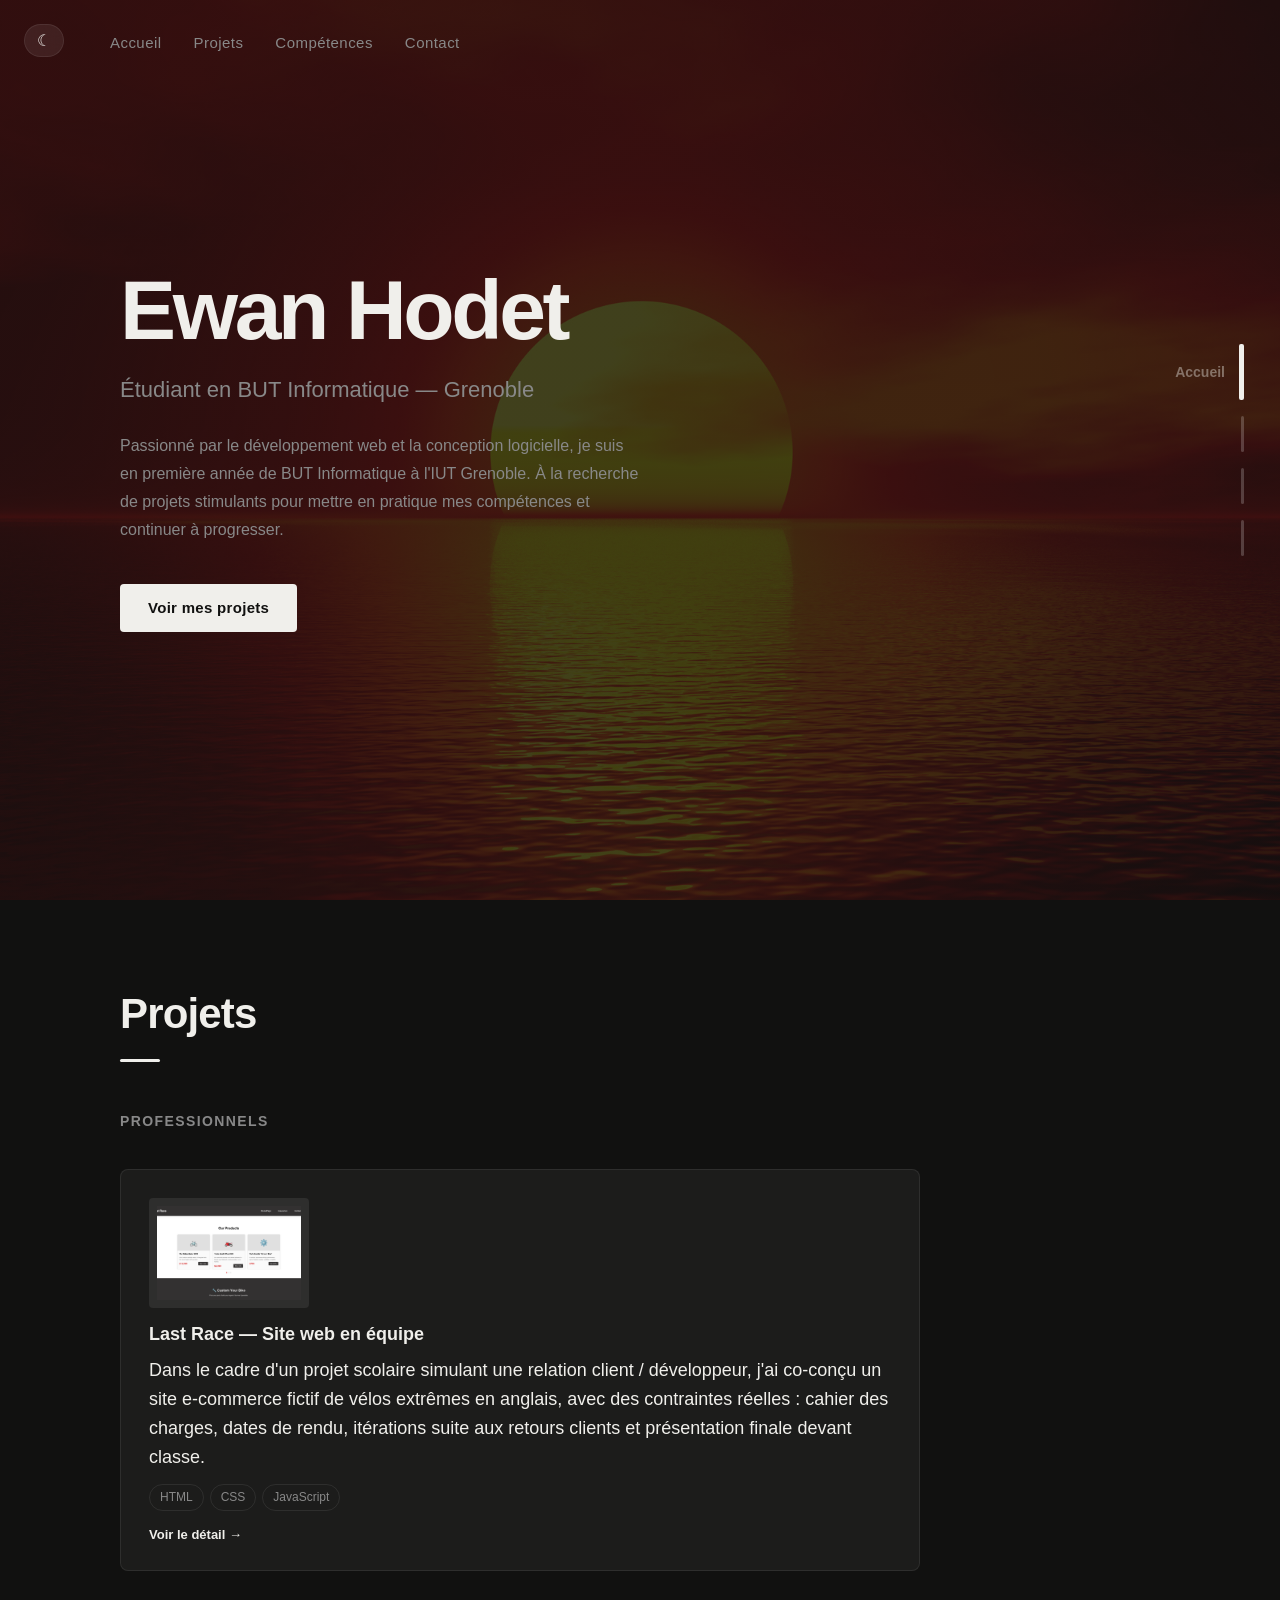
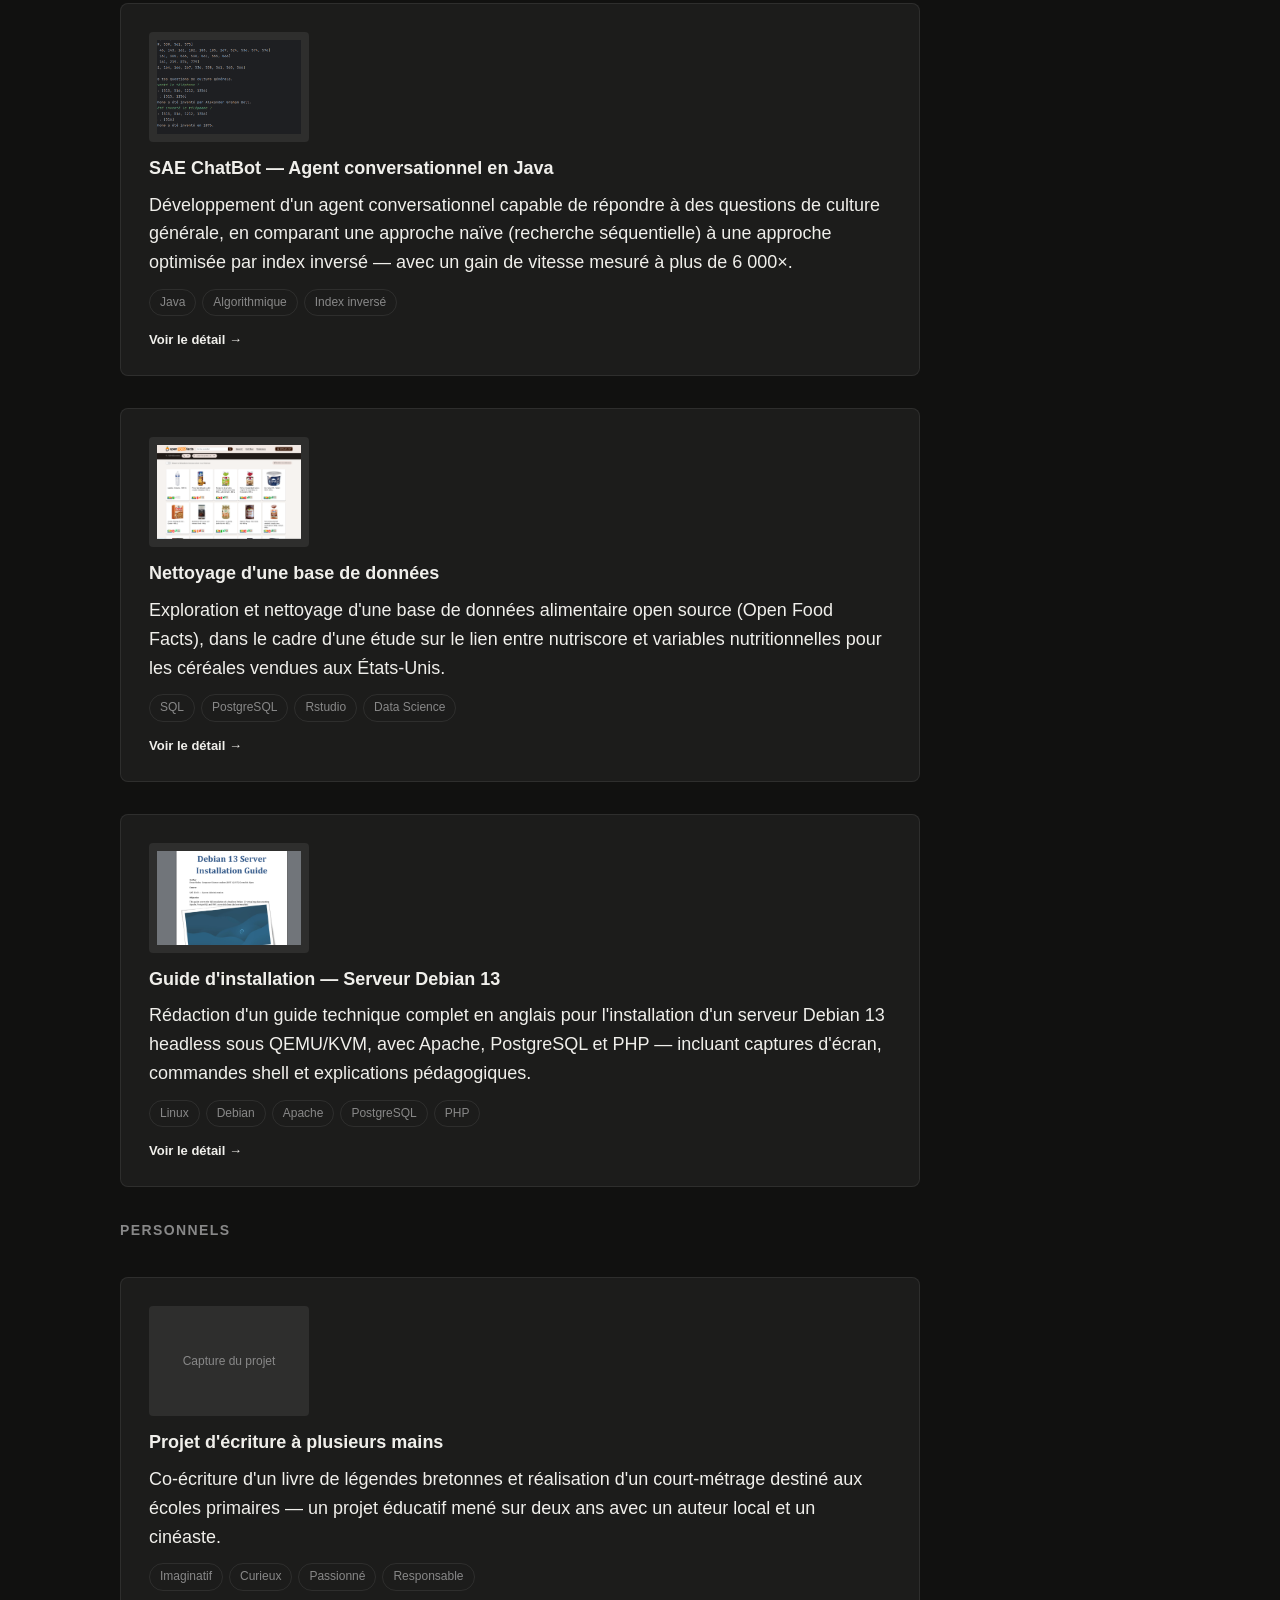
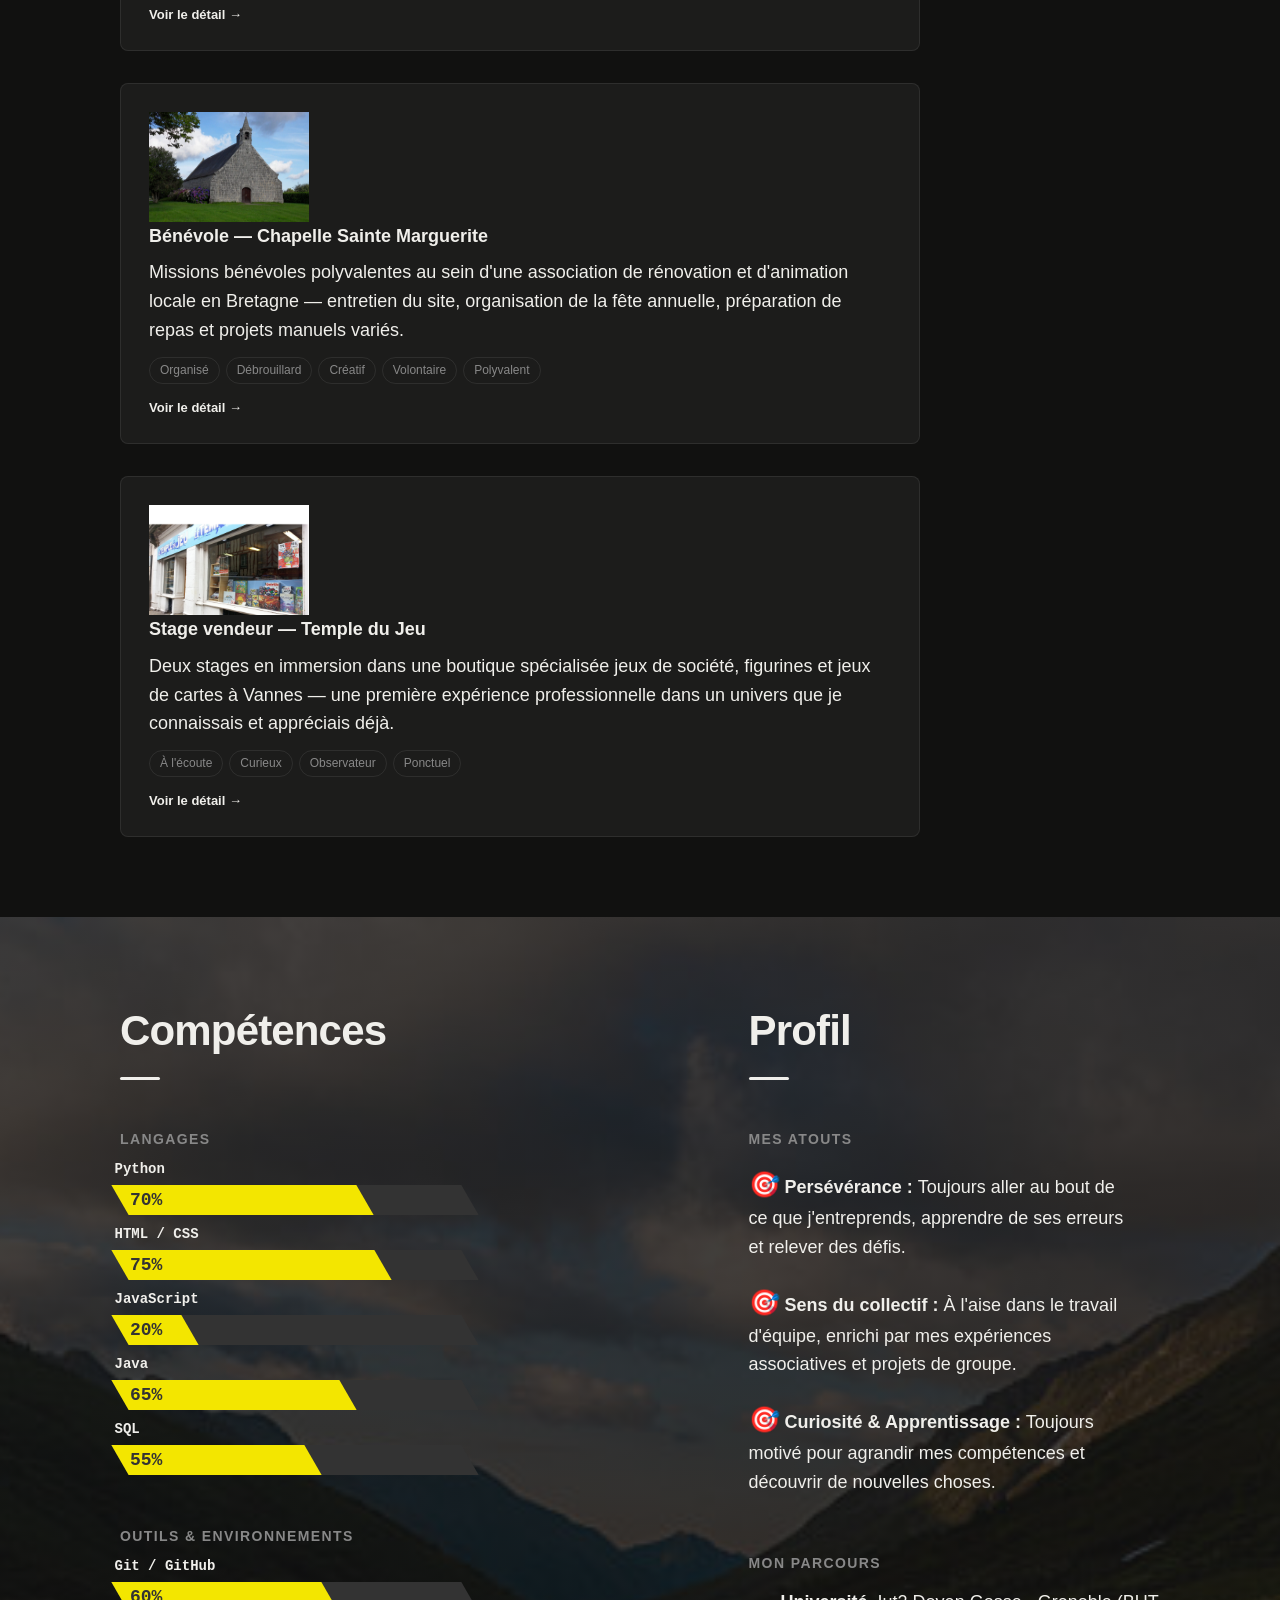
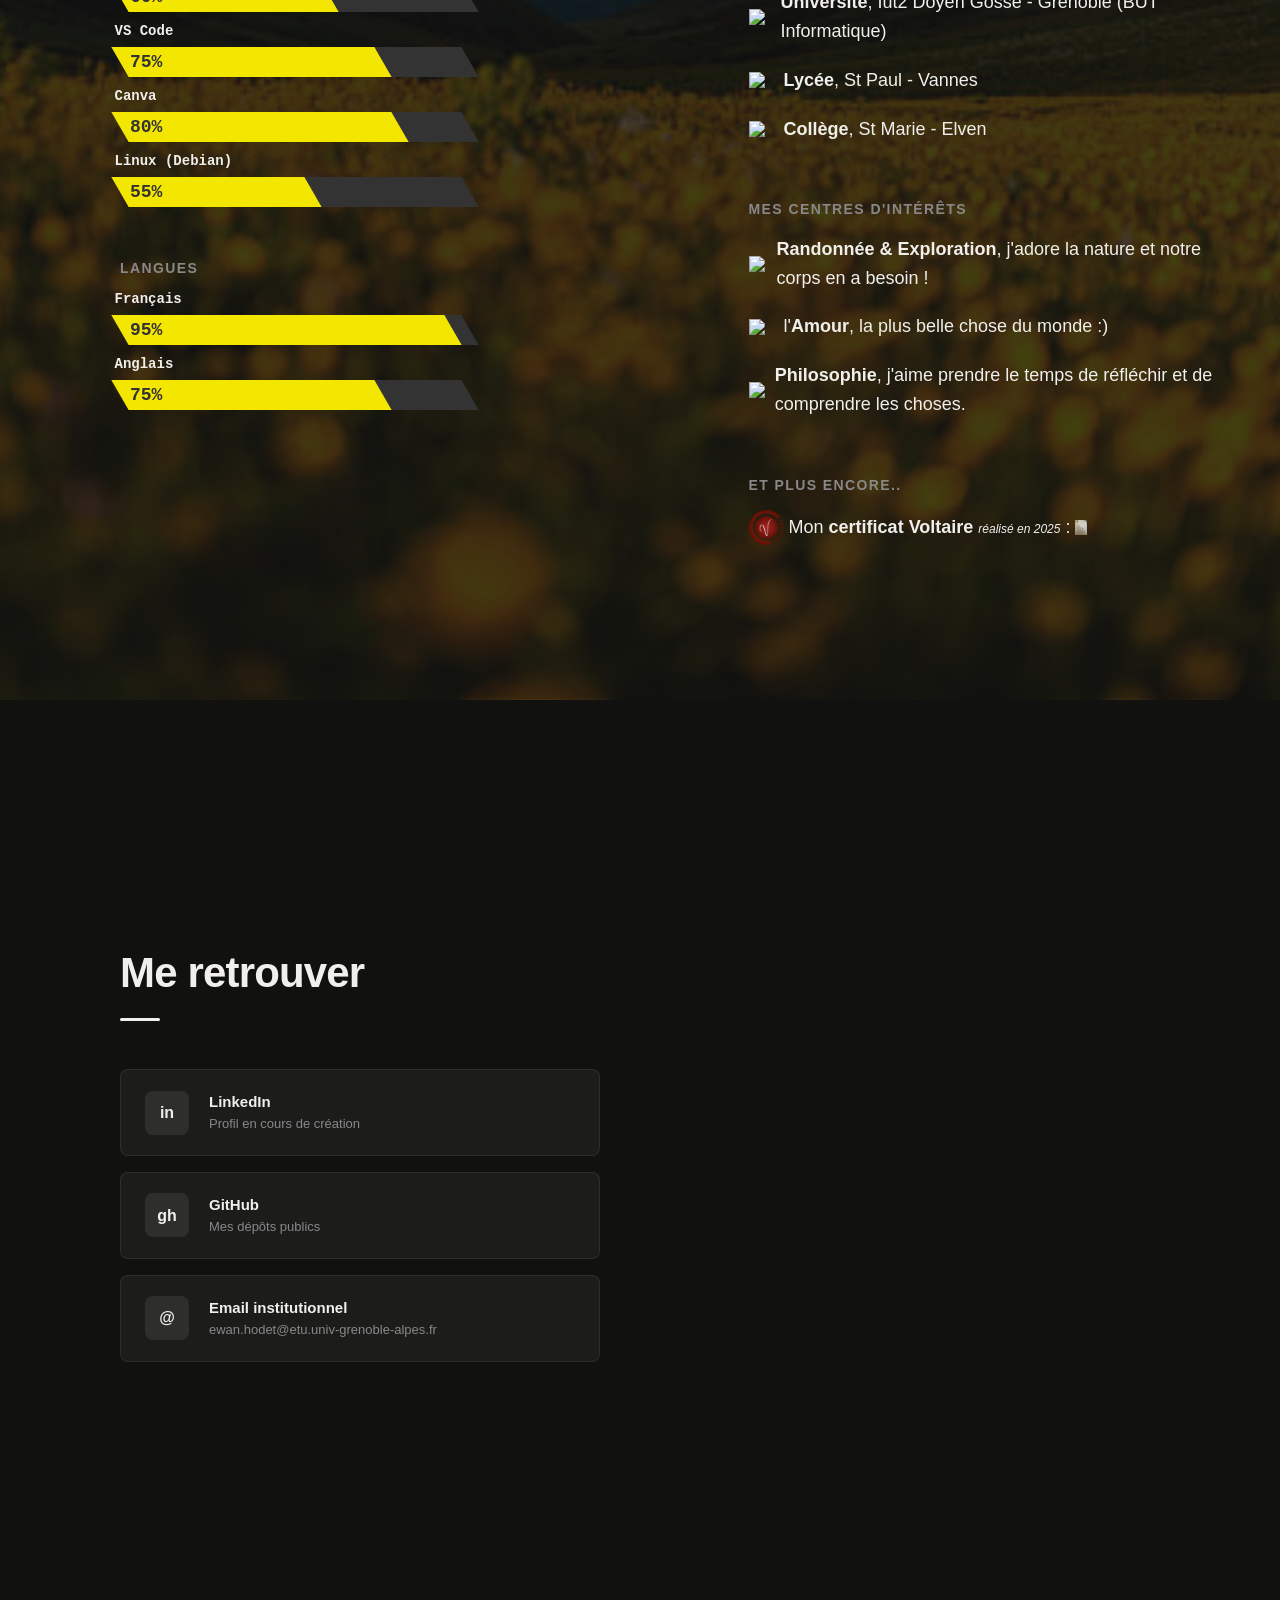
==== index.html @ 4981e00b "Rename Portoflio.html to index.html" ====
<!DOCTYPE html>
<html lang="fr">
 
<head>
  <meta charset="UTF-8">
  <meta name="viewport" content="width=device-width, initial-scale=1.0">
  <link rel="stylesheet" href="Style.css">
  <link rel="shortcut icon" href="https://cdn-icons-png.flaticon.com/128/10856/10856864.png">
  <title>PortFolio - Ewan Hodet</title>
</head>
 
<body class="sombre">

  <!-- Navbar mobile (visible uniquement en responsive) -->
  <nav class="nav-mobile">
    <a href="#accueil">Accueil</a>
    <a href="#projets">Projets</a>
    <a href="#competences">Compétences</a>
    <a href="#contact">Contact</a>
  </nav>
 
  <!-- Bouton pour basculer mode sombre / clair -->
  <button class="bouton-theme" id="boutonTheme">
    <span class="soleil">☀</span>
    <span class="lune">☾</span>
  </button>

  <!-- Overlay image (popup plein écran) -->
  <div class="overlay-image" id="overlayImage">
    <button class="overlay-fermer" id="overlayFermer">✕</button>
    <img id="overlayImg" src="" alt="">
  </div>
 
  <!-- Navigation latérale : chaque lien contient un texte et une barre -->
  <nav class="nav-laterale">
    <a href="#accueil" class="lien-nav actif" data-section="accueil">
      <span class="label-nav">Accueil</span>
      <span class="barre-nav"></span>
    </a>
    <a href="#projets" class="lien-nav" data-section="projets">
      <span class="label-nav">Projets</span>
      <span class="barre-nav"></span>
    </a>
    <a href="#competences" class="lien-nav" data-section="competences">
      <span class="label-nav">Compétences</span>
      <span class="barre-nav"></span>
    </a>
    <a href="#contact" class="lien-nav" data-section="contact">
      <span class="label-nav">Contact</span>
      <span class="barre-nav"></span>
    </a>
  </nav>
 
 
  <!-- ===== ACCUEIL ===== -->
  <section id="accueil" class="section">
 
    <header class="entete-site">
      <nav>
        <ul>
          <li><a href="#accueil">Accueil</a></li>
          <li><a href="#projets">Projets</a></li>
          <li><a href="#competences">Compétences</a></li>
          <li><a href="#contact">Contact</a></li>
        </ul>
      </nav>
    </header>
 
    <div class="zone-accueil">
      <h1>Ewan Hodet</h1>
      <h2 class="sous-titre">Étudiant en BUT Informatique &mdash; Grenoble</h2>
      <p class="description">
        Passionné par le développement web et la conception logicielle,
        je suis en première année de BUT Informatique à l'IUT Grenoble.
        À la recherche de projets stimulants pour mettre en pratique
        mes compétences et continuer à progresser.
      </p>
      <a href="#projets" class="bouton-principal">Voir mes projets</a>
    </div>
 
  </section>
 
 
  <!-- ===== PROJETS ===== -->
  <section id="projets" class="section">
    <div class="contenu-section">
      <h2 class="titre-section">Projets</h2>
 
      <div class="liste-projets">

        <!-- ###### PROJET PRO ###### -->
        <h3 class="categorie">Professionnels</h3>

        <!-- ====== PROJET 1 : Last Race ====== -->
        <article class="carte-projet">
          <img
            class="image-projet cliquable"
            src="CaptureSiteAnglais-ProductPage.png"
            alt="Capture du site Last Race — ProductPage"
          />
          <div class="infos-projet">
            <h3>Last Race — Site web en équipe</h3>
            <p>
              Dans le cadre d'un projet scolaire simulant une relation client / développeur,
              j'ai co-conçu un site e-commerce fictif de vélos extrêmes en anglais,
              avec des contraintes réelles : cahier des charges, dates de rendu, itérations
              suite aux retours clients et présentation finale devant classe.
            </p>
            <div class="etiquettes">
              <span class="etiquette">HTML</span>
              <span class="etiquette">CSS</span>
              <span class="etiquette">JavaScript</span>
            </div>
            <!-- Le bouton ne redirige plus, il déclenche le toggle via JS -->
            <button class="bouton-discret bouton-detail" type="button">Voir le détail →</button>
          </div>

          <!-- Panneau de détail (caché par défaut, s'ouvre vers le bas) -->
          <div class="detail-projet">
            <div class="detail-contenu">

              <div class="detail-bloc">
                <h4>🎯 Contexte & objectifs</h4>
                <p>
                  Projet de 1ère année de BUT Informatique — cours d'anglais professionnel.
                  L'objectif était de simuler une vraie commande client : l'équipe cliente
                  définissait ses besoins, l'équipe développeur devait y répondre en livrant
                  un site fonctionnel, en communiquant exclusivement en anglais (emails,
                  réunions, présentation finale).
                </p>
              </div>

              <div class="detail-bloc">
                <h4>🛠️ Ce que j'ai réalisé</h4>
                <ul>
                  <li>4 pages HTML complètes : Home, Products, Insurance, Payment</li>
                  <li>Système de carousel JavaScript pour les produits</li>
                  <li>Configurateur de vélo custom avec dropdowns filtrés</li>
                  <li>Page de paiement avec récapitulatif dynamique (localStorage)</li>
                  <li>Design responsive avec burger menu mobile</li>
                  <li>CSS partagé (<code>communForAll.css</code>) + CSS spécifique par page</li>
                </ul>
              </div>

              <div class="detail-bloc">
                <h4>💡 Ce que j'ai appris</h4>
                <p>
                  Ce projet m'a permis de vraiment comprendre la séparation des responsabilités
                  entre HTML, CSS et JS. Travailler avec un "client" fictif m'a aussi appris à
                  lire un cahier des charges, à me rendre du gain de temps qu'on y gagne et à
                  présenter son travail de façon claire et professionnelle.
                  La gestion du <code>localStorage</code> pour passer des données entre pages
                  était un vrai défi — et une vraie satisfaction une fois en place.
                </p>
              </div>

              <div class="detail-galerie">
                <img class="cliquable" src="CaptureSiteAnglais-ProductPage.png" alt="ProductPage — Last Race" />
                <img class="cliquable" id="lastRaceHomePage" src="CaptureSiteAnglais-HomePage.png" alt="HomePage — Last Race"/>
                <img class="cliquable" src="CaptureSiteAnglais-InsurancePage.png" alt="InsurancePage — Last Race"/>
              </div>

            </div>
          </div>
        </article>

        <!-- ====== PROJET 2 : ChatBot ====== -->
        <article class="carte-projet">
          <img
            class="image-projet cliquable"
            src="CaptureChatbot.png"
            alt="Capture du Chatbot"
          />
          <div class="infos-projet">
            <h3>SAE ChatBot — Agent conversationnel en Java</h3>
            <p>
              Développement d'un agent conversationnel capable de répondre à des questions
              de culture générale, en comparant une approche naïve (recherche séquentielle)
              à une approche optimisée par index inversé — avec un gain de vitesse mesuré
              à plus de 6 000×.
            </p>
            <div class="etiquettes">
              <span class="etiquette">Java</span>
              <span class="etiquette">Algorithmique</span>
              <span class="etiquette">Index inversé</span>
            </div>
            <button class="bouton-discret bouton-detail" type="button">Voir le détail →</button>
          </div>
 
          <div class="detail-projet">
            <div class="detail-contenu">
 
              <div class="detail-bloc">
                <h4>🎯 Contexte & objectifs</h4>
                <p>
                  Projet de 1ère année de BUT Informatique, réalisé en binôme.
                  L'objectif était de construire un ChatBot capable de répondre à des questions en langage naturel, 
                  en recherchant efficacement des réponses candidates dans une base de données.
                  Le cœur du projet : comparer deux approches algorithmiques et mesurer concrètement leur différence de performance.
                </p>
              </div>
 
              <div class="detail-bloc">
                <h4>🛠️ Ce que j'ai réalisé</h4>
                <ul>
                  <li><strong>Prétraitement linguistique</strong> des questions et réponses — <code>decoupeEnMots</code>, <code>calculForme</code>  pour : (découpage, formes canoniques, thésaurus)</li>
                  <li><strong>Construction d'un index inversé</strong> — <code>constructionIndexReponses</code> et <code>constructionIndexFormes</code> pour retrouver rapidement les réponses candidates</li>
                  <li><strong>Recherche & sélection</strong> — <code>constructionReponsesCandidates</code> via l'index, <code>formeQuestionReponseExiste</code> pour vérifier la compatibilité en complexité minimale</li>
                  <li><strong>Apprentissage</strong> — <code>integrerNouvelleReponse</code> & <code>integrerNouvelleQuestionReponse</code> pour enrichir la base dynamiquement</li>
                </ul>
              </div>
 
              <div class="detail-bloc">
                <h4>📊 Analyse de complexité</h4>
                <p>
                  La vraie valeur ajoutée du projet était la comparaison rigoureuse des deux approches.
                </p>
                <p>
                  L'approche indexée utilise une recherche dichotomique dans l'index puis une fusion de listes triées :
                  <code>C_index ≈ nmq × log(nmformes) + (nmq - 1) × 2 × nrpm</code>.
                  Sur un exemple concret avec 100 000 réponses, l'approche naïve nécessite
                  1 500 000 comparaisons contre ~250 pour l'approche indexée —
                  soit un <strong>facteur d'accélération de 6 000×</strong>.
                </p>
              </div>
 
              <div class="detail-bloc">
                <h4>💡 Ce que j'ai appris</h4>
                <p>
                  Ce projet m'a fait comprendre de manière très concrète pourquoi la structure
                  des données change tout. Coder l'approche naïve d'abord, puis la voir devenir
                  obsolète face à l'index inversé, c'est une leçon d'algorithmique qu'on ne
                  retient pas de la même façon dans un cours théorique.
                  J'ai aussi appris à rédiger une analyse de complexité formelle et à défendre
                  des choix techniques à l'écrit — compétence utile bien au-delà du projet.
                </p>
              </div>
 
            </div>
          </div>
        </article>
 
        <!-- ====== PROJET 3 : Nettoyage BDD ====== -->
        <article class="carte-projet">
          <img class="image-projet cliquable" src="CaptureNettoyageDeDonnées.png" alt="Capture — Nettoyage de données"/>
          <div class="infos-projet">
            <h3>Nettoyage d'une base de données</h3>
            <p>
              Exploration et nettoyage d'une base de données alimentaire open source (Open Food Facts),
              dans le cadre d'une étude sur le lien entre nutriscore et variables nutritionnelles pour les céréales vendues aux États-Unis.
            </p>
            <div class="etiquettes">
              <span class="etiquette">SQL</span>
              <span class="etiquette">PostgreSQL</span>
              <span class="etiquette">Rstudio</span>
              <span class="etiquette">Data Science</span>
            </div>
            <button class="bouton-discret bouton-detail" type="button">Voir le détail →</button>
          </div>

          <div class="detail-projet">
            <div class="detail-contenu">
              <div class="detail-bloc">
                <h4>🎯 Contexte & objectifs</h4>
                <p>
                  À partir de la base <strong>Open Food Facts</strong> (données libres, donc incomplètes et mal renseignées), l'objectif était de
                  produire un jeu de données propre pour répondre à une question précise :
                  Quel lien entre le nutriscore (A à E) et les variables nutritionnelles pour les céréales vendues aux États-Unis ?
                </p>
              </div>
              <div class="detail-bloc">
                <h4>🛠️ Ce que j'ai réalisé</h4>
                <ul>
                  <li><strong>Filtrage et dédoublonnage</strong> —  des entrées via <code>regex</code> et <code>DISTINCT ON</code></li>
                  <li><strong>Contraintes nutritionnelles logiques</strong> — (cohérence des sous-ensembles, valeurs entre 0 et 100g)</li>
                  <li><strong>Extraction de booléens</strong> — (bio, vegan, huile de palme) depuis les tags texte</li>
                  <li><strong>Export CSV</strong> — pour la phase statistique sous <code>RStudio</code></li>
                </ul>
              </div>
              <div class="detail-bloc">
                <h4>💡 Ce que j'ai appris</h4>
                <p>
                  Ce projet m'a confronté à la réalité des données "du monde réel" : sales, incomplètes, parfois incohérentes. Avant de pouvoir analyser quoi que ce soit,
                  il faut d'abord nettoyer — et c'est souvent la partie la plus longue. J'ai appris à écrire des requêtes SQL défensives 
                  <code>(regex, ILIKE, CASE, DISTINCT ON)</code> et à justifier chaque choix de filtrage dans un compte-rendu.
                </p>
              </div>
              <div class="detail-galerie">
                <img class="cliquable" src="CaptureNutriScore.png" alt="Capture du tableau NutriScore"/>
                <img class="cliquable" src="CaptureSqlNutriScore.png" alt="Capture du code SQL pour le NutriScore"/>
              </div>
            </div>
          </div>
        </article>

        <!-- ====== PROJET 4 : Guide Debian ====== -->
        <article class="carte-projet">
          <img class="image-projet cliquable" src="CaptureGuideDebian.png" alt="Capture du guide Débian"/>
          <div class="infos-projet">
            <h3>Guide d'installation — Serveur Debian 13</h3>
            <p>
              Rédaction d'un guide technique complet en anglais pour l'installation
              d'un serveur Debian 13 headless sous QEMU/KVM, avec Apache, PostgreSQL
              et PHP — incluant captures d'écran, commandes shell et explications pédagogiques.
            </p>
            <div class="etiquettes">
              <span class="etiquette">Linux</span>
              <span class="etiquette">Debian</span>
              <span class="etiquette">Apache</span>
              <span class="etiquette">PostgreSQL</span>
              <span class="etiquette">PHP</span>
            </div>
            <button class="bouton-discret bouton-detail" type="button">Voir le détail →</button>
          </div>

          <div class="detail-projet">
            <div class="detail-contenu">

              <div class="detail-bloc">
                <h4>🎯 Contexte & objectifs</h4>
                <p>
                  Projet d'Administration système. L'objectif était double : installer
                  un serveur web fonctionnel sur une machine virtuelle Debian 13 headless
                  (sans interface graphique), puis rédiger un guide d'installation complet
                  en anglais, avec captures d'écran et explications, reproductible par n'importe
                  qui depuis zéro.
                </p>
              </div>

              <div class="detail-bloc">
                <h4>🛠️ Ce que j'ai réalisé</h4>
                <ul>
                  <li><strong>Installation de Debian 13</strong> sous <code>QEMU/KVM </code>avec port forwarding <code>SSH / HTTP / PostgreSQL</code></li>
                  <li><strong>Configuration et vérification</strong> d'<code>Apache</code>, <code>PostgreSQL</code> et <code>PHP</code> depuis le shell</li>
                  <li><strong>Mise en place</strong> de <code>PhpPgAdmin</code> et accès distant depuis la machine hôte</li>
                  <li><strong>Rédaction d'un guide</strong> de 19 pages en anglais : étapes détaillées, commandes shell, captures d'écran annotées</li>
                  <li><strong>Annexe autonomie :</strong> reproduire l'environnement entier sur <code>clé USB</code> sans les scripts de l'IUT</li>
                </ul>
              </div>

              <div class="detail-bloc">
                <h4>💡 Ce que j'ai appris</h4>
                <p>
                  Ce projet m'a donné une vraie première expérience d'administration système Linux.
                  Travailler en mode headless — pas d'interface graphique, tout passe par le terminal —
                  oblige à comprendre ce qu'on fait plutôt que de cliquer. Rédiger le guide en anglais
                  a aussi été formateur : expliquer une procédure technique clairement à quelqu'un
                  qui ne connaît pas l'environnement, c'est un exercice à part entière.
                </p>
              </div>
              <div class="detail-galerie">
                <img class="cliquable" src="CaptureDebianInstallation.png" alt="Capture de l'installation de Débian"/>
                <img class="cliquable" src="CapturePageWebApache.png" alt="Capture de la page web d'Apache"/>
              </div>
            </div>
          </div>
        </article>

        <!-- ###### PROJET PERSO ###### -->
        <h3 class="categorie">Personnels</h3>
 
        <!-- ====== PROJET PERSO 1 : Écriture à plusieurs mains ====== -->
        <article class="carte-projet">
          <div class="image-projet"><span>Capture du projet</span></div>
          <div class="infos-projet">
            <h3>Projet d'écriture à plusieurs mains</h3>
            <p>
              Co-écriture d'un livre de légendes bretonnes et réalisation d'un court-métrage
              destiné aux écoles primaires — un projet éducatif mené sur deux ans
              avec un auteur local et un cinéaste.
            </p>
            <div class="etiquettes">
              <span class="etiquette">Imaginatif</span>
              <span class="etiquette">Curieux</span>
              <span class="etiquette">Passionné</span>
              <span class="etiquette">Responsable</span>
            </div>
            <button class="bouton-discret bouton-detail" type="button">Voir le détail →</button>
          </div>

          <div class="detail-projet">
            <div class="detail-contenu">

              <div class="detail-bloc">
                <h4>🎯 Contexte</h4>
                <p>
                  Projet tuteuré réalisé en 2018-2019, sur deux années scolaires, durant mes années
                  de primaire. Mon meilleur ami et moi avons rencontré René Carletto, un auteur local,
                  avec qui nous avons décidé de lancer un projet d'écriture destiné aux écoles.
                  Le principe : écrire des débuts d'histoires inspirées des légendes de Bretagne,
                  puis les confier aux élèves pour qu'ils écrivent la suite à leur tour.
                  Un cinéaste, Sylvain Bresson, nous a rejoints pour la partie court-métrage.
                </p>
              </div>

              <div class="detail-bloc">
                <h4>🛠️ Savoir-faire acquis</h4>
                <ul>
                  <li><strong>Écriture collaborative</strong> — construire une histoire à plusieurs mains</li>
                  <li><strong>Réalisation d'illustrations</strong> pour le livre</li>
                  <li>Participation à un <strong>court-métrage</strong> (prise de parole à l'oral)</li>
                  <li><strong>Conception d'un projet</strong> à visée éducative</li>
                  <li><strong>Exploration de terrain</strong> : visites de lieux légendaires de Bretagne,
                  rencontres avec des hermites et doyens locaux</li>
                </ul>
              </div>

              <div class="detail-bloc">
                <h4>✨ Ce qui m'a plu</h4>
                <p>
                  Ce projet était vraiment vivifiant — découvrir des endroits insolites de la région,
                  partager les histoires de gens passionnants, et voir tout ça se transformer en un vrai
                  livre entre les mains des enfants. Réaliser un court-métrage à mon âge, écrire,
                  illustrer : c'est une expérience qui m'a montré très tôt qu'un projet ambitieux
                  est toujours possible quand les bonnes personnes se retrouvent autour d'une idée.
                  <br>
                  <em>ps : J'ai aussi travaillé avec sur un autre de ses livres (Ronan et son clan - en images jointes)</em>
                </p>
              </div>
              <div class="detail-galerie">
                <img class="cliquable" src="CaptureEnfantsProjetEcriture.jpeg" alt="Capture des du projet"/>
                <img class="cliquable" src="CaptureRonanClan.jpg" alt="Capture d'un autre livre de René"/>
              </div>
            </div>
          </div>
        </article>
 
        <!-- ====== PROJET PERSO 2 : Bénévolat Chapelle Sainte Marguerite ====== -->
        <article class="carte-projet">
          <img class="cliquable" src="CaptureChapelleStMarguerite.png" alt="Capture de la Chapelle Sainte Marguerite" width="160" height="110"/>
          <div class="infos-projet">
            <h3>Bénévole — Chapelle Sainte Marguerite</h3>
            <p>
              Missions bénévoles polyvalentes au sein d'une association de rénovation
              et d'animation locale en Bretagne — entretien du site, organisation
              de la fête annuelle, préparation de repas et projets manuels variés.
            </p>
            <div class="etiquettes">
              <span class="etiquette">Organisé</span>
              <span class="etiquette">Débrouillard</span>
              <span class="etiquette">Créatif</span>
              <span class="etiquette">Volontaire</span>
              <span class="etiquette">Polyvalent</span>
            </div>
            <button class="bouton-discret bouton-detail" type="button">Voir le détail →</button>
          </div>

          <div class="detail-projet">
            <div class="detail-contenu">
              <div class="detail-bloc">
                <h4>🎯 Contexte</h4>
                <p>
                  Engagement bénévole depuis 2023, sur une semaine intensive chaque été
                  et plusieurs journées dans l'année, au sein de l'association de la
                  Chapelle Sainte Marguerite à Sulniac (Bretagne). L'objectif principal
                  de l'association est d'entretenir et rénover le site de la chapelle,
                  les bénéfices des événements étant réinvestis dans la restauration
                  (vitraux, plafond…). C'est mon grand-père, membre de longue date,
                  qui m'a introduit à cette association.
                </p>
              </div>

              <div class="detail-bloc">
                <h4>🛠️ Savoir-faire acquis</h4>
                <ul>
                  <li><strong>Entretien</strong> d'espaces verts et <strong>mise en place</strong> de chapiteaux</li>
                  <li><strong>Préparation</strong> de repas à grande échelle (marmites, rôtissoire)</li>
                  <li><strong>Réalisation</strong> de mini-projets manuels (crèche de Noël, stands…)</li>
                  <li><strong>Organisation</strong> et <strong>participation</strong> à des événements locaux (fête de la Pomme, fête annuelle)</li>
                </ul>
              </div>

              <div class="detail-bloc">
                <h4>✨ Ce qui m'a plu</h4>
                <p>
                  Ce qui me frappe le plus c'est la diversité des tâches — pas deux journées
                  identiques. Cuisiner pour des dizaines de personnes, monter des structures,
                  fabriquer une crèche : chaque mission mobilise des compétences différentes.
                  Et surtout, c'est une expérience que je vis aux côtés de mon grand-père,
                  ce qui la rend particulièrement précieuse. <br>
                  <em>Dans l'image jointe on peut voir la chapelle illuminée avec la crèche que j'ai réalisé !</em>
                </p>
              </div>
              <div class="detail-galerie">
                <img class="cliquable" src="CaptureChapelleIlluminée.png" alt="Capture de la Chapelle illuminée"/>
              </div>
            </div>
          </div>
        </article>
 

        <!-- ====== PROJET PERSO 3 : Stage Temple du Jeu ====== -->
        <article class="carte-projet">
          <img class="cliquable" src="CaptureTempleduJeu.jpeg" alt="Capture de la boutique" width="160" height="110"/>
          <div class="infos-projet">
            <h3>Stage vendeur — Temple du Jeu</h3>
            <p>
              Deux stages en immersion dans une boutique spécialisée jeux de société,
              figurines et jeux de cartes à Vannes — une première expérience professionnelle
              dans un univers que je connaissais et appréciais déjà.
            </p>
            <div class="etiquettes">
              <span class="etiquette">À l'écoute</span>
              <span class="etiquette">Curieux</span>
              <span class="etiquette">Observateur</span>
              <span class="etiquette">Ponctuel</span>
            </div>
            <button class="bouton-discret bouton-detail" type="button">Voir le détail →</button>
          </div>

          <div class="detail-projet">
            <div class="detail-contenu">

              <div class="detail-bloc">
                <h4>🎯 Contexte</h4>
                <p>
                  Stage réalisé en 2022, renouvelé deux fois sur plusieurs semaines,
                  au Temple du Jeu à Vannes — une PME spécialisée dans les jeux de société,
                  jeux de cartes (Magic) et figurines (Warhammer). Mon père, fan de cet univers,
                  connaissait les gérants depuis longtemps, ce qui m'a donné l'opportunité
                  de les contacter. J'ai tellement apprécié la structure que j'ai renouvelé
                  le stage de ma propre initiative.
                </p>
              </div>

              <div class="detail-bloc">
                <h4>🛠️ Savoir-faire acquis</h4>
                <ul>
                  <li>Accueil et conseil client — identifier les besoins et orienter vers le bon produit</li>
                  <li>Vente et encaissement</li>
                  <li>Entretien et organisation de l'espace de vente</li>
                  <li>Réception et rangement de marchandise</li>
                  <li>Prise en main d'anciens logiciels de gestion</li>
                </ul>
              </div>

              <div class="detail-bloc">
                <h4>✨ Ce qui m'a plu</h4>
                <p>
                  Découvrir le monde de la vente tout en restant dans un univers que je connaissais
                  était idéal pour une première expérience. J'ai pu rencontrer des développeurs
                  de jeux de société et échanger sur leurs projets, et même participer à des parties
                  durant mes semaines de travail. C'était aussi ma toute première expérience
                  d'autonomie et de liberté — premiers trajets seul, première vraie responsabilité.
                </p>
              </div>

              <div class="detail-galerie">
                <img class="cliquable" src="CaptureJeuxSociété.jpeg" alt="Capture des jeux de la boutique"/>
              </div>
            </div>
          </div>
        </article>

      </div>
    </div>
  </section>
 
 
  <!-- ===== COMPÉTENCES ===== -->
  <section id="competences" class="section">
    <div class="contenu-section">
      <h2 class="titre-section">Compétences</h2>
 
      <div class="groupe-competences">
        <h3 class="categorie">Langages</h3>
        <div class="ligne-competence">
          <div class="niveau" style="--p:70"><div class="range__label">Python</div></div>
        </div>
        <div class="ligne-competence">
          <div class="niveau" style="--p:75"><div class="range__label">HTML / CSS</div></div>
        </div>
        <div class="ligne-competence">
          <div class="niveau" style="--p:20"><div class="range__label">JavaScript</div></div>
        </div>
        <div class="ligne-competence">
          <div class="niveau" style="--p:65"><div class="range__label">Java</div></div>
        </div>
        <div class="ligne-competence">
          <div class="niveau" style="--p:55"><div class="range__label">SQL</div></div>
        </div>
      </div>
 
      <div class="groupe-competences">
        <h3 class="categorie">Outils & Environnements</h3>
        <div class="ligne-competence">
          <div class="niveau" style="--p:60"><div class="range__label">Git / GitHub</div></div>
        </div>
        <div class="ligne-competence">
          <div class="niveau" style="--p:75"><div class="range__label">VS Code</div></div>
        </div>
        <div class="ligne-competence">
          <div class="niveau" style="--p:80"><div class="range__label">Canva</div></div>
        </div>
        <div class="ligne-competence">
          <div class="niveau" style="--p:55"><div class="range__label">Linux (Debian)</div></div>
        </div>
      </div>

      <div class="groupe-competences">
        <h3 class="categorie">Langues</h3>
        <div class="ligne-competence">
          <div class="niveau" style="--p:95"><div class="range__label">Français</div></div>
        </div>
        <div class="ligne-competence">
          <div class="niveau" style="--p:75"><div class="range__label">Anglais</div></div>
        </div>
      </div>
    </div>

    <div class="contenu-section">
      <h2 class="titre-section">Profil</h2>
      <div class="groupe-competences">
        <h3 class="categorie">Mes atouts</h3>
        <div class="sectionProfil" style="width: 80%; margin-bottom: 30px;">
          <p><span style="font-size: 25px;">🎯</span> <strong>Persévérance : </strong> Toujours aller au bout de ce que j'entreprends, apprendre de ses erreurs et relever des défis.</p>
          <p><span style="font-size: 25px;">🎯</span> <strong>Sens du collectif :</strong> À l'aise dans le travail d'équipe, enrichi par mes expériences associatives et projets de groupe.</p>
          <p><span style="font-size: 25px;">🎯</span> <strong>Curiosité & Apprentissage :</strong> Toujours motivé pour agrandir mes compétences et découvrir de nouvelles choses.</p>
        </div>
        
        <h3 class="categorie">Mon parcours </h3>
        <div class="sectionProfil" style="margin-bottom: 30px;">

          <div style="display: flex; align-items: center; gap:5px;">
          <img src="https://cdn-icons-png.flaticon.com/128/7108/7108023.png" width="30px"/>
          <p><strong>Université</strong>, Iut2 Doyen Gosse - Grenoble (BUT Informatique)</p>
          </div>
          <div style="display: flex; align-items: center; gap:5px;">
          <img src="https://cdn-icons-png.flaticon.com/128/7108/7108023.png" width="30px"/>
          <p><strong>Lycée</strong>, St Paul - Vannes</p>
          </div>
          <div style="display: flex; align-items: center; gap:5px;">
          <img src="https://cdn-icons-png.flaticon.com/128/7108/7108023.png" width="30px"/>
          <p><strong>Collège</strong>, St Marie - Elven</p>
          </div>

        </div>
        
        <h3 class="categorie">Mes centres d'intérêts</h3>
        <div class="sectionProfil" style="margin-bottom: 30px;">

          <div style="display: flex; align-items: center; gap:5px;">
          <img src="https://cdn-icons-png.flaticon.com/128/1635/1635265.png" width="30px"/>
          <p><strong>Randonnée & Exploration</strong>, j'adore la nature et notre corps en a besoin !</p>
          </div>
          <div style="display: flex; align-items: center; gap:5px;">
          <img src="https://cdn-icons-png.flaticon.com/128/1635/1635265.png" width="30px"/>
          <p>l'<strong>Amour</strong>, la plus belle chose du monde :)</p>
          </div>
          <div style="display: flex; align-items: center; gap:5px;">
          <img src="https://cdn-icons-png.flaticon.com/128/1635/1635265.png" width="30px"/>
          <p><strong>Philosophie</strong>, j'aime prendre le temps de réfléchir et de comprendre les choses.</p>
          </div>
        </div>
        
        <h3 class="categorie">Et plus encore..</h3>
        <div class="sectionProfil">
          <div style="display: flex; align-items: center; gap:5px;">
          <img src="Logo_Certificat-Voltaire.png" width="35px"/>
          <p style="object-position: 0 50%;">Mon <strong>certificat Voltaire</strong> <span style="font-size: 12px; font-style: italic;">réalisé en 2025</span> :</p>
          <img class="cliquable" src="certificat-voltaire.png" alt="Capture du certificat voltaire" width="12px" height="15px"/>
          </div>

        </div>


      </div>
    </div>
  </section>
 
 
  <!-- ===== CONTACT ===== -->
  <section id="contact" class="section">
    <div class="contenu-section">
      <h2 class="titre-section">Me retrouver</h2>
 
      <div class="liste-contacts">
        <a href="https://www.linkedin.com/" target="_blank" rel="noopener" class="carte-contact">
        <div class="icone-contact">in</div>
          <div>
          <p class="nom-contact">LinkedIn</p>
          <p class="info-contact">Profil en cours de création</p>
          </div>
        </a>
      
        <a href="https://gricad-gitlab.univ-grenoble-alpes.fr/hodete" target="_blank" rel="noopener" class="carte-contact">
          <div class="icone-contact">gh</div>
          <div>
            <p class="nom-contact">GitHub</p>
            <p class="info-contact">Mes dépôts publics</p>
          </div>
        </a>
 
        <a href="mailto:ewan.hodet@etu.univ-grenoble-alpes.fr" class="carte-contact">
          <div class="icone-contact">@</div>
          <div>
            <p class="nom-contact">Email institutionnel</p>
            <p class="info-contact">ewan.hodet@etu.univ-grenoble-alpes.fr</p>
          </div>
        </a>
      </div>
    </div>
  </section>
 
  <script src="script.js"></script>

</body>
</html>
---- Style.css ----
:root {
  --couleur-barre:       #F3E600;
  --couleur-fond-barre:  #333;

  --fond:               #f0efeb;
  --fond-carte:         #ffffff;
  --texte:              #1a1a1a;
  --texte-discret:      #666;
  --bordure:            rgba(0,0,0,0.10);
  --bordure-survol:     rgba(0,0,0,0.20);
  --barre-inactive:     rgba(0,0,0,0.18);
  --barre-active:       #1a1a1a;
  --fond-bouton-theme:  rgba(0,0,0,0.08);
  --accent:             #1a1a1a;
  --texte-accent:       #ffffff;
  --overlay-bg:         rgba(240,239,235,0.92); /* clair */

  --duree: 0.4s;
}

body.sombre {
  --fond:               #111110;
  --fond-carte:         #1c1c1b;
  --texte:              #f0efeb;
  --texte-discret:      #888;
  --bordure:            rgba(255,255,255,0.08);
  --bordure-survol:     rgba(255,255,255,0.18);
  --barre-inactive:     rgba(255,255,255,0.20);
  --barre-active:       #f0efeb;
  --fond-bouton-theme:  rgba(255,255,255,0.08);
  --accent:             #f0efeb;
  --texte-accent:       #111110;
  --overlay-bg:         rgba(10,10,10,0.93); /* sombre */
}

/* ============================================================
   RESET & CONFIG GLOBALE
   ============================================================ */
*, *::before, *::after {
  box-sizing: border-box;
  margin: 0;
  padding: 0;
  border: 0;
}

html {
  scroll-behavior: smooth;
  scrollbar-width: none;
  -ms-overflow-style: none;
}
html::-webkit-scrollbar { display: none; }

body {
  background-color: var(--fond);
  color: var(--texte);
  font-family: 'Helvetica Neue', Helvetica, Arial, sans-serif;
  font-size: 18px;
  line-height: 1.6;
  transition: background-color var(--duree), color var(--duree);
  min-height: 100vh;
}

::selection { background: var(--texte); color: var(--fond); }
a { text-decoration: none; color: inherit; }
li { list-style: none; }

/* ============================================================
   OVERLAY IMAGE (popup)
   ============================================================ */
.overlay-image {
  display: none; /* caché par défaut */
  position: fixed;
  inset: 0;
  z-index: 2000;
  background: var(--overlay-bg);
  backdrop-filter: blur(10px);
  align-items: center;
  justify-content: center;
  padding: 40px;
  /* quand JS met display:flex, l'animation se déclenche */
  animation: fonduOverlay 0.25s ease;
}

/* JS ajoute la classe .visible pour afficher l'overlay */
.overlay-image.visible {
  display: flex;
}

@keyframes fonduOverlay {
  from { opacity: 0; }
  to   { opacity: 1; }
}

/* L'image dans le popup — max 90% de l'écran, bords arrondis */
.overlay-image img {
  max-width: 90vw;
  max-height: 88vh;
  object-fit: contain;
  border-radius: 8px;
  box-shadow: 0 20px 60px rgba(0,0,0,0.5);
}

/* Bouton fermer en haut à droite de l'overlay */
.overlay-fermer {
  position: absolute;
  top: 20px;
  right: 28px;
  background: var(--fond-carte);
  border: 1px solid var(--bordure);
  color: var(--texte);
  font-size: 20px;
  width: 40px;
  height: 40px;
  border-radius: 50%;
  cursor: pointer;
  display: flex;
  align-items: center;
  justify-content: center;
  transition: background 0.2s;
}
.overlay-fermer:hover { background: var(--bordure-survol); }

/* Images avec curseur "zoom" pour signaler qu'elles sont cliquables */
img.cliquable {
  cursor: zoom-in;
  transition: opacity 0.2s;
}
img.cliquable:hover { opacity: 0.85; }

#lastRaceHomePage{
  width: 90px;
}

/* ============================================================
   BOUTON THÈME
   ============================================================ */
.bouton-theme {
  position: fixed;
  top: 24px;
  left: 24px;
  z-index: 1000;
  display: flex;
  align-items: center;
  gap: 4px;
  background: var(--fond-bouton-theme);
  border: 1px solid var(--bordure);
  border-radius: 50px;
  padding: 6px 12px;
  cursor: pointer;
  font-size: 16px;
  color: var(--texte);
  transition: var(--duree), border-color var(--duree);
  backdrop-filter: blur(8px);
}
.bouton-theme:hover { background: var(--bordure); }
body:not(.sombre) .lune { display: none; }
body.sombre .soleil    { display: none; }

/* ============================================================
   NAVIGATION LATÉRALE
   ============================================================ */
.nav-laterale {
  position: fixed;
  right: 36px;
  top: 50%;
  transform: translateY(-50%);
  z-index: 500;
  display: flex;
  flex-direction: column;
  gap: 16px;
  align-items: flex-end;
}

.lien-nav {
  display: flex;
  align-items: center;
  gap: 14px;
  text-decoration: none;
  cursor: pointer;
}

.label-nav {
  font-size: 14px;
  font-weight: 600;
  color: var(--texte);
  opacity: 0;
  transform: translateX(10px);
  transition: opacity 0.3s ease, transform 0.3s ease;
  white-space: nowrap;
}

.barre-nav {
  display: block;
  width: 3px;
  height: 36px;
  border-radius: 2px;
  background: var(--barre-inactive);
  transition: all 0.35s cubic-bezier(0.4,0,0.2,1);
}

.lien-nav:hover .label-nav { opacity: 1; transform: translateX(0); }
.lien-nav:hover .barre-nav  { background: var(--barre-active); height: 48px; }
.lien-nav.actif .barre-nav  { background: var(--barre-active); height: 56px; width: 5px; }
.lien-nav.actif .label-nav  { opacity: 0.4; transform: translateX(0); }

/* ============================================================
   EN-TÊTE
   ============================================================ */
.entete-site {
  position: absolute;
  top: 0; left: 0; right: 0;
  padding: 28px 60px;
  z-index: 10;
}

.entete-site nav ul {
  margin-left: 50px;
  display: flex;
  gap: 32px;
}

.entete-site nav a {
  font-size: 15px;
  font-weight: 500;
  color: var(--texte-discret);
  letter-spacing: 0.03em;
  transition: color 0.2s;
}
.entete-site nav a:hover { color: var(--texte); }

/* ============================================================
   SECTIONS
   ============================================================ */
.section {
  min-height: 100vh;
  display: flex;
  flex-direction: column;
  justify-content: center;
  padding: 80px 60px 80px 120px;
  position: relative;
}

.contenu-section { max-width: 800px; }

.titre-section {
  font-size: clamp(28px, 4vw, 42px);
  font-weight: 700;
  letter-spacing: -0.02em;
  margin-bottom: 48px;
  position: relative;
}
.titre-section::after {
  content: '';
  display: block;
  margin-top: 12px;
  width: 40px;
  height: 3px;
  background: var(--texte);
  border-radius: 2px;
  transition: background var(--duree);
}

/* ============================================================
   ACCUEIL
   ============================================================ */
#accueil { padding-left: 120px; background-image: none; }

body.sombre #accueil {
  background-image: linear-gradient(rgba(17,17,17,0.8), rgba(19,18,18,0.8)), url(coucherDeSoleil.jpeg);
  background-size: cover;
  background-position: center;
  background-repeat: no-repeat;
}

.zone-accueil { max-width: 680px; }

.zone-accueil h1 {
  font-size: clamp(48px, 7vw, 84px);
  font-weight: 800;
  letter-spacing: -0.04em;
  line-height: 1;
  margin-bottom: 20px;
}

.sous-titre {
  font-size: clamp(16px, 2vw, 22px);
  font-weight: 400;
  color: var(--texte-discret);
  margin-bottom: 24px;
}

.description {
  font-size: 16px;
  color: var(--texte-discret);
  max-width: 520px;
  line-height: 1.75;
  margin-bottom: 40px;
}

.bouton-principal {
  display: inline-block;
  padding: 12px 28px;
  background: var(--accent);
  color: var(--texte-accent);
  border-radius: 4px;
  font-weight: 600;
  font-size: 15px;
  letter-spacing: 0.02em;
  transition: opacity 0.2s;
}
.bouton-principal:hover { opacity: 0.8; }

/* ============================================================
   PROJETS
   ============================================================ */
.liste-projets {
  display: flex;
  flex-direction: column;
  gap: 32px;
}

.categorie {
  font-size: 14px;
  font-weight: 600;
  text-transform: uppercase;
  letter-spacing: 0.1em;
  color: var(--texte-discret);
  margin-bottom: 4px;
}

/* La carte est en colonne pour accueillir le panneau détail en dessous */
.carte-projet {
  display: flex;
  flex-direction: column;
  background: var(--fond-carte);
  border: 1px solid var(--bordure);
  border-radius: 8px;
  overflow: hidden; /* important : le détail reste dans la carte */
  transition: border-color 0.2s, transform 0.2s;
}
.carte-projet:hover { border-color: var(--bordure-survol); }

/* La partie principale (image + texte) reste en ligne */
.carte-projet > .image-projet,
.carte-projet > img.image-projet {
  flex-shrink: 0;
}


/* Astuce : on fait un wrapper implicite via le premier niveau de la carte.
   Pour ça, .carte-projet utilise flex column, mais l'image+infos sont groupés. */

/* En réalité la structure HTML met image et infos directement dans article.
   On les groupe visuellement avec cet ordre flex : */
.carte-projet {
  padding: 28px;
  gap: 0;
}

/* Image + infos côte à côte dans la partie haute */
.carte-projet > .image-projet,
.carte-projet > img.image-projet {
  width: 160px;
  height: 110px;
  border-radius: 4px;
  object-fit: cover;
  display: inline-flex;
  align-items: center;
  justify-content: center;
  background: var(--bordure);
  font-size: 12px;
  color: var(--texte-discret);
  text-align: center;
  padding: 8px;
  flex-shrink: 0;
  float: left;        /* image flotte à gauche */
  margin-right: 28px;
  margin-bottom: 12px;
}

.infos-projet {
  display: flex;
  flex-direction: column;
  gap: 8px;
  /* overflow:hidden pour contenir le float */
  overflow: hidden;
}

.infos-projet h3 {
  font-size: 18px;
  font-weight: 700;
}

.etiquettes {
  display: flex;
  flex-wrap: wrap;
  gap: 6px;
  margin-top: 4px;
}

.etiquette {
  font-size: 12px;
  font-weight: 500;
  padding: 3px 10px;
  border: 1px solid var(--bordure);
  border-radius: 50px;
  color: var(--texte-discret);
}

/* Bouton "Voir le détail" — plus de <a>, c'est un <button> maintenant */
.bouton-discret {
  display: inline-block;
  margin-top: 8px;
  font-size: 13px;
  font-weight: 600;
  color: var(--texte);
  cursor: pointer;
  background: none;
  border: none;
  padding: 0;
  font-family: inherit;
  transition: opacity 0.2s;
  width: fit-content;
}
.bouton-discret:hover { opacity: 0.6; }

/* ---- Panneau de détail (toggle) ---- */

/* Le panneau est caché avec height:0 + overflow:hidden.
   Quand la carte a la classe .ouvert, on met height:auto via une animation JS. */

.detail-projet {
  max-height: 0;
  overflow: hidden;
  /* On ne peut pas animer vers height:auto directement en CSS pur.
     On utilise max-height avec une grande valeur pour simuler l'ouverture.
     L'animation est volontairement un peu plus lente à la fermeture (cubic-bezier). */
  transition: max-height 0.5s cubic-bezier(0.4, 0, 0.2, 1);

  /* Séparé de la zone image+infos par une ligne discrète */
  border-top: 0px solid var(--bordure);
  clear: both; /* libère le float de l'image */
}

/* Quand la carte est ouverte, on laisse le max-height s'étendre */
.carte-projet.ouvert .detail-projet {
  max-height: 1000px; /* valeur supérieure à tout contenu possible */
  border-top-width: 1px;
}

.detail-contenu {
  padding: 24px 0 8px 0;
  display: flex;
  flex-direction: column;
  gap: 20px;
}

.detail-bloc h4 {
  font-size: 14px;
  font-weight: 700;
  text-transform: uppercase;
  letter-spacing: 0.08em;
  color: var(--texte-discret);
  margin-bottom: 8px;
}

.detail-bloc p,
.detail-bloc ul {
  font-size: 15px;
  line-height: 1.75;
  color: var(--texte);
}

.detail-bloc ul {
  padding-left: 18px;
  list-style: disc;
}

.detail-bloc ul li { margin-bottom: 4px; }

.detail-bloc code {
  font-size: 13px;
  background: var(--bordure);
  padding: 1px 6px;
  border-radius: 3px;
  font-family: 'Courier New', monospace;
}

/* Petite galerie d'images dans le détail */
.detail-galerie {
  display: flex;
  gap: 12px;
  flex-wrap: wrap;
}
.detail-galerie img {
  width: 240px;
  height: 150px;
  object-fit: cover;
  border-radius: 6px;
  border: 1px solid var(--bordure);
}

/* ============================================================
   COMPÉTENCES
   ============================================================ */
#competences.section {
  background-image: none;
  display: grid;
  grid-template-columns: 2fr 1.5fr;
  gap: 0px;
}

body.sombre #competences {
  background-image: linear-gradient(rgba(17,17,17,0.8), rgba(19,18,18,0.8)), url(paysageJaune.jpeg);
  background-size: cover;
  background-position: center;
  background-repeat: no-repeat;
}

.groupe-competences { margin-bottom: 50px; }

.ligne-competence {
  display: flex;
  align-items: center;
  margin-top: 35px;
  margin-bottom: 20px;
}

.nom-competence { display: none; }

.niveau {
  position: relative;
  background-color: var(--couleur-fond-barre);
  width: 350px;
  height: 30px;
  transform: skew(30deg);
  font-family: 'Courier New', monospace;
  font-weight: bold;
}

.niveau::before {
  --largeur-cible: calc(var(--p) * 1%);
  content: '';
  position: absolute;
  top: 0; left: 0;
  width: 0; height: 100%;
  background-color: var(--couleur-barre);
  z-index: 0;
  animation: remplissage 0.6s forwards linear;
}

.niveau::after {
  counter-reset: progress var(--p);
  content: counter(progress) '%';
  color: var(--couleur-fond-barre);
  position: absolute;
  left: 10px;
  top: 50%;
  transform: translateY(-50%) skewX(-30deg);
  z-index: 1;
}

.niveau .range__label {
  display: block;
  position: absolute;
  top: -5px;
  left: 0;
  transform: skew(-30deg) translateY(-100%);
  line-height: 1.5;
  font-size: 14px;
  font-weight: 700;
  color: var(--texte);
  white-space: nowrap;
  transition: color var(--duree);
}

@keyframes remplissage {
  to { width: var(--largeur-cible); }
}

.sectionProfil{
  display: flex;
  flex-direction: column;
  gap: 20px;
  padding-top: 10px;
  padding-bottom: 25px;
  margin-bottom: 10px;
}

/* ============================================================
   CONTACT
   ============================================================ */
.liste-contacts {
  display: flex;
  flex-direction: column;
  gap: 16px;
  max-width: 480px;
}

.carte-contact {
  display: flex;
  align-items: center;
  gap: 20px;
  padding: 20px 24px;
  background: var(--fond-carte);
  border: 1px solid var(--bordure);
  border-radius: 8px;
  transition: border-color 0.2s, transform 0.2s;
}
.carte-contact:hover { border-color: var(--bordure-survol); transform: translateX(4px); }

.icone-contact {
  width: 44px;
  height: 44px;
  border-radius: 8px;
  background: var(--bordure);
  display: flex;
  align-items: center;
  justify-content: center;
  font-size: 16px;
  font-weight: 700;
  color: var(--texte);
  flex-shrink: 0;
}

.nom-contact  { font-size: 15px; font-weight: 600; color: var(--texte); }
.info-contact { font-size: 13px; color: var(--texte-discret); }


/* ============================================================
   NAVBAR MOBILE (cachée en desktop, visible en mobile)
   ============================================================ */
.nav-mobile {
  display: none;
}

/* ============================================================
   RESPONSIVE
   ============================================================ */
@media (max-width: 768px) {
  .section { padding: 80px 24px 60px 24px; }
  #accueil  { padding-left: 24px; }
  .entete-site { padding: 20px 24px; }
  .entete-site nav ul { gap: 16px; }
  .nav-laterale { display: none; }
  .entete-site { display: none; }

  .nav-mobile {
    display: flex;
    position: fixed;  
    top: 21px;
    left: 55%;
    transform: translateX(-50%);
    z-index: 900;
    justify-content: center;
    gap: 6px;
    padding: 5px;
    background: var(--fond-bouton-theme);
    backdrop-filter: blur(8px);
    -webkit-backdrop-filter: blur(8px);
    border: 1px solid var(--bordure);
    border-radius: 50px;
  }

  .nav-mobile a {
    font-size: 12px;
    font-weight: 600;
    color: var(--texte);
    padding: 5px 11px;
    border-radius: 50px;
    border: 1px solid var(--bordure);
    background: var(--fond-bouton-theme);
    transition: background 0.2s, border-color 0.2s;
    white-space: nowrap;
  }

  .nav-mobile a:hover {
    background: var(--bordure);
    border-color: var(--bordure-survol);
  }

  .carte-projet > .image-projet,
  .carte-projet > img.image-projet {
    float: none;
    width: 100%;
    height: 140px;
    margin-right: 0;
    margin-bottom: 16px;
  }

  .niveau { width: 200px; }

  #competences.section {
    display: flex;
    flex-direction: column;
    gap: 60px;
    padding-left: 10%;
  }
}
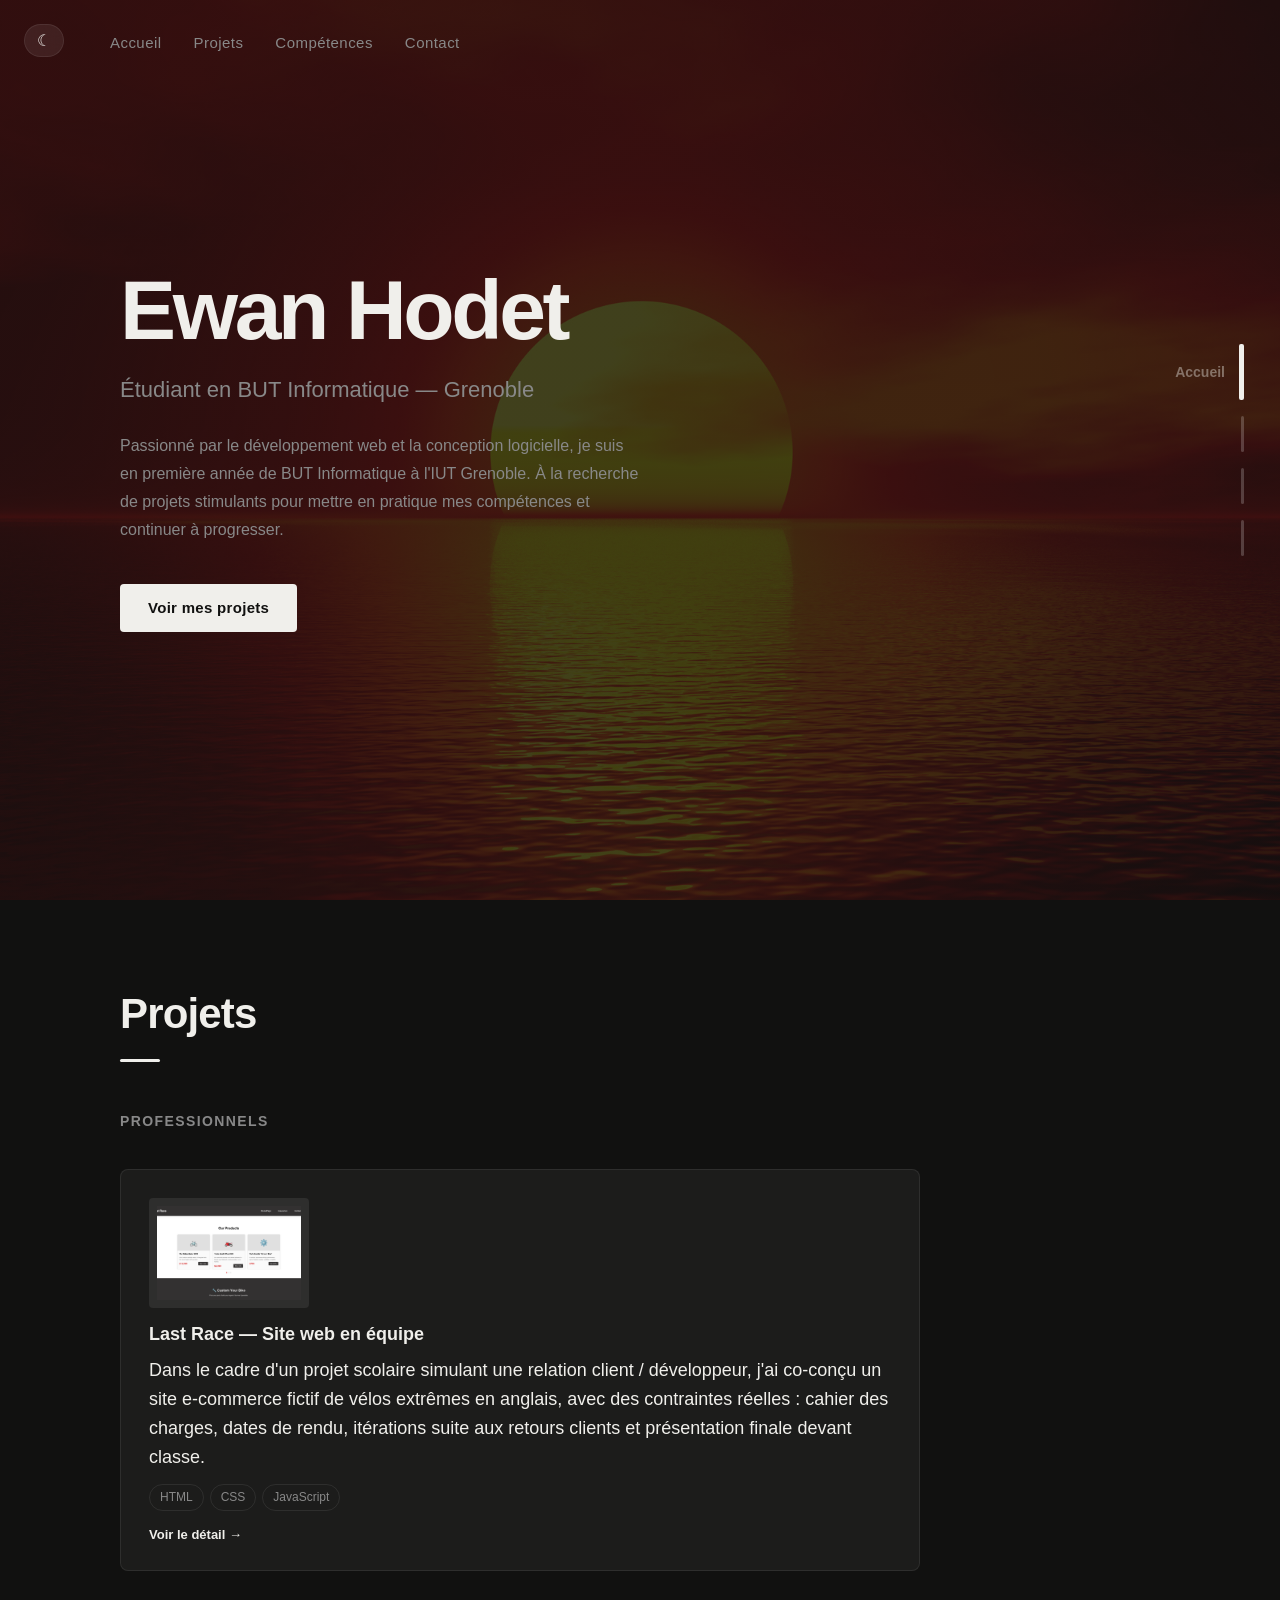
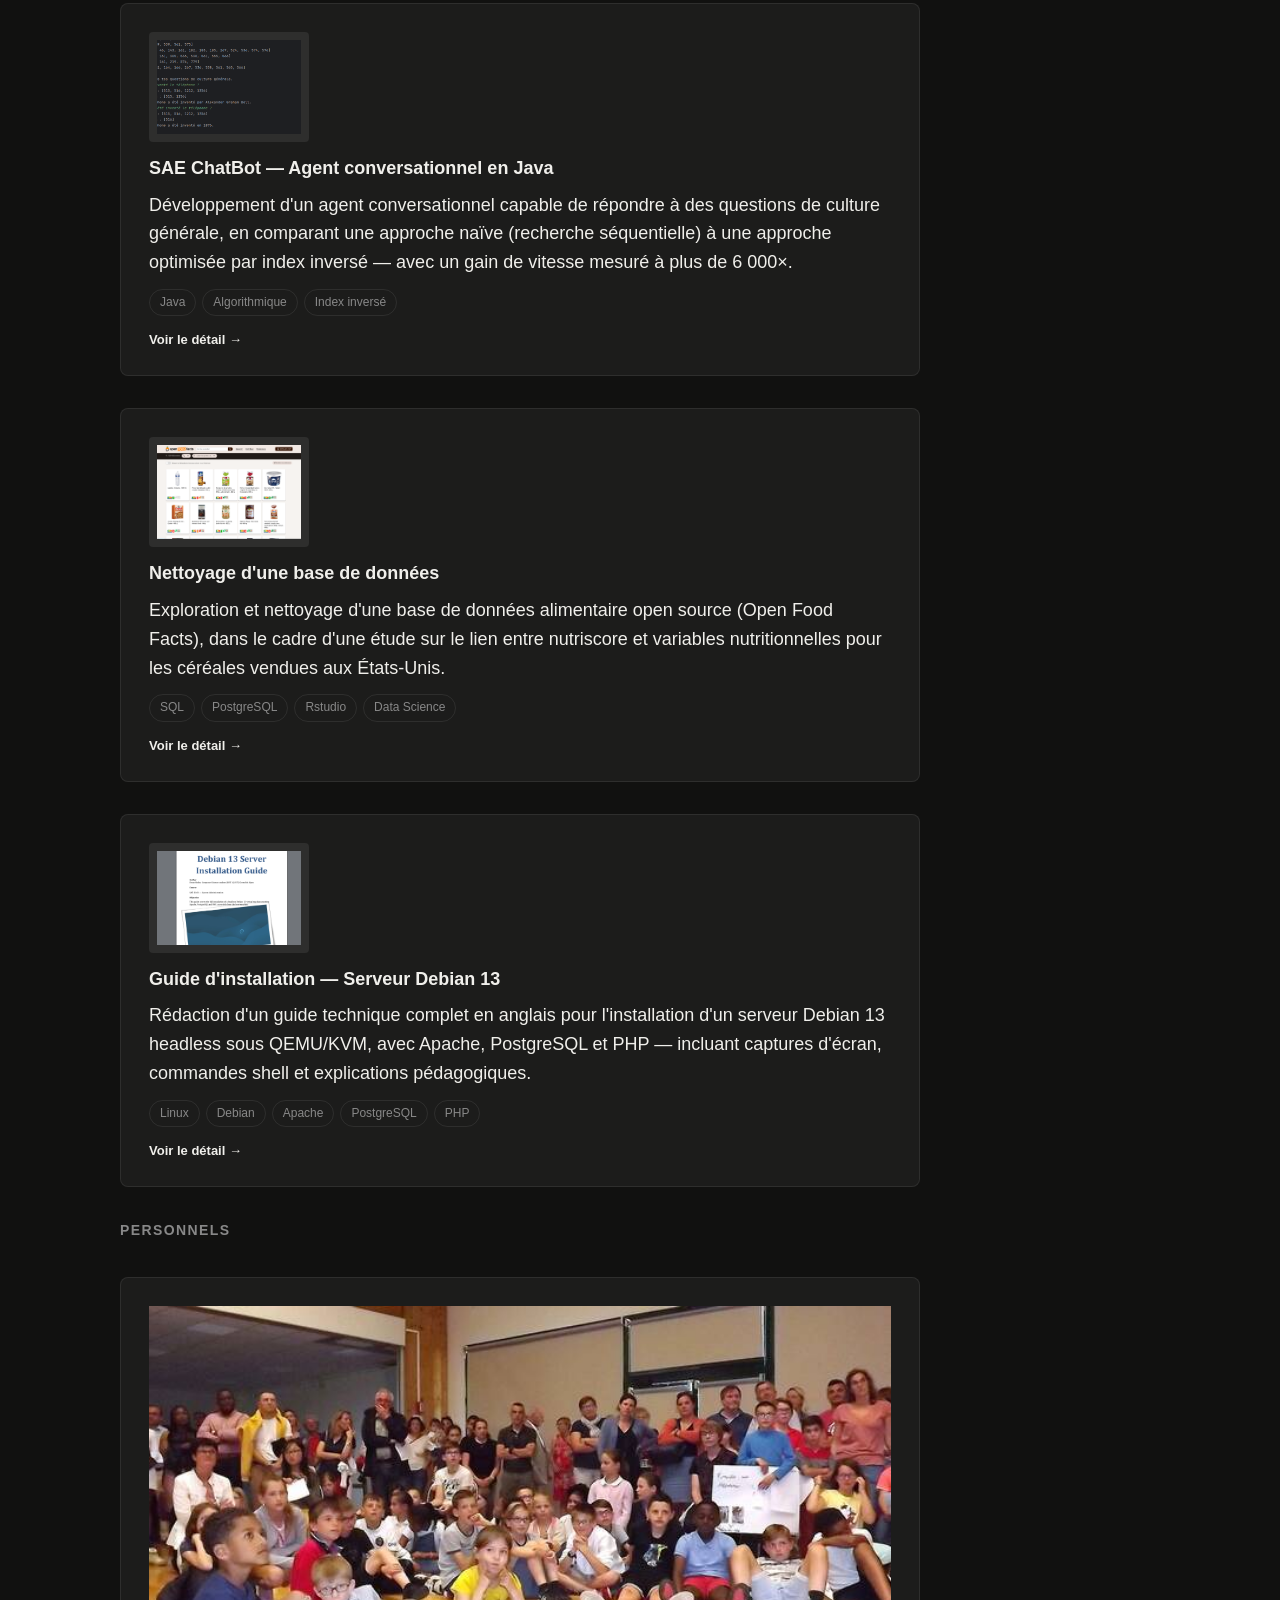
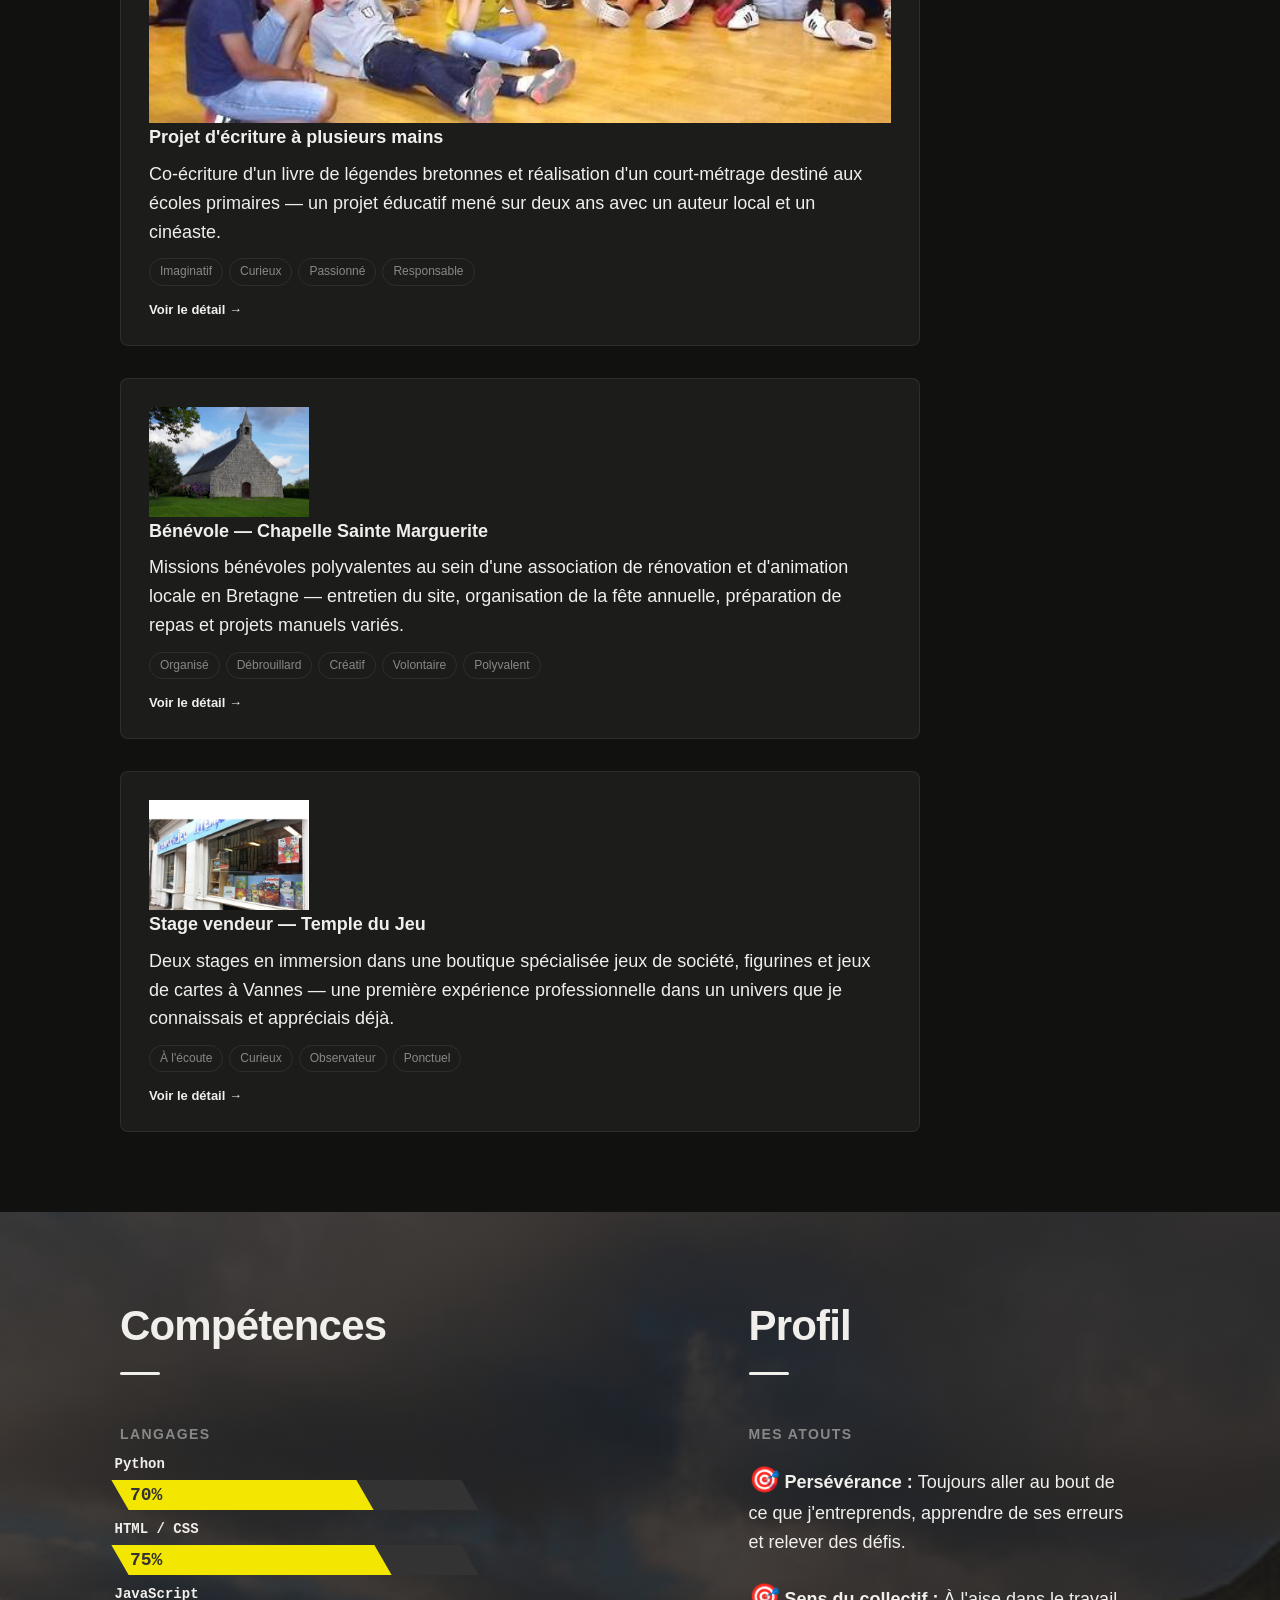
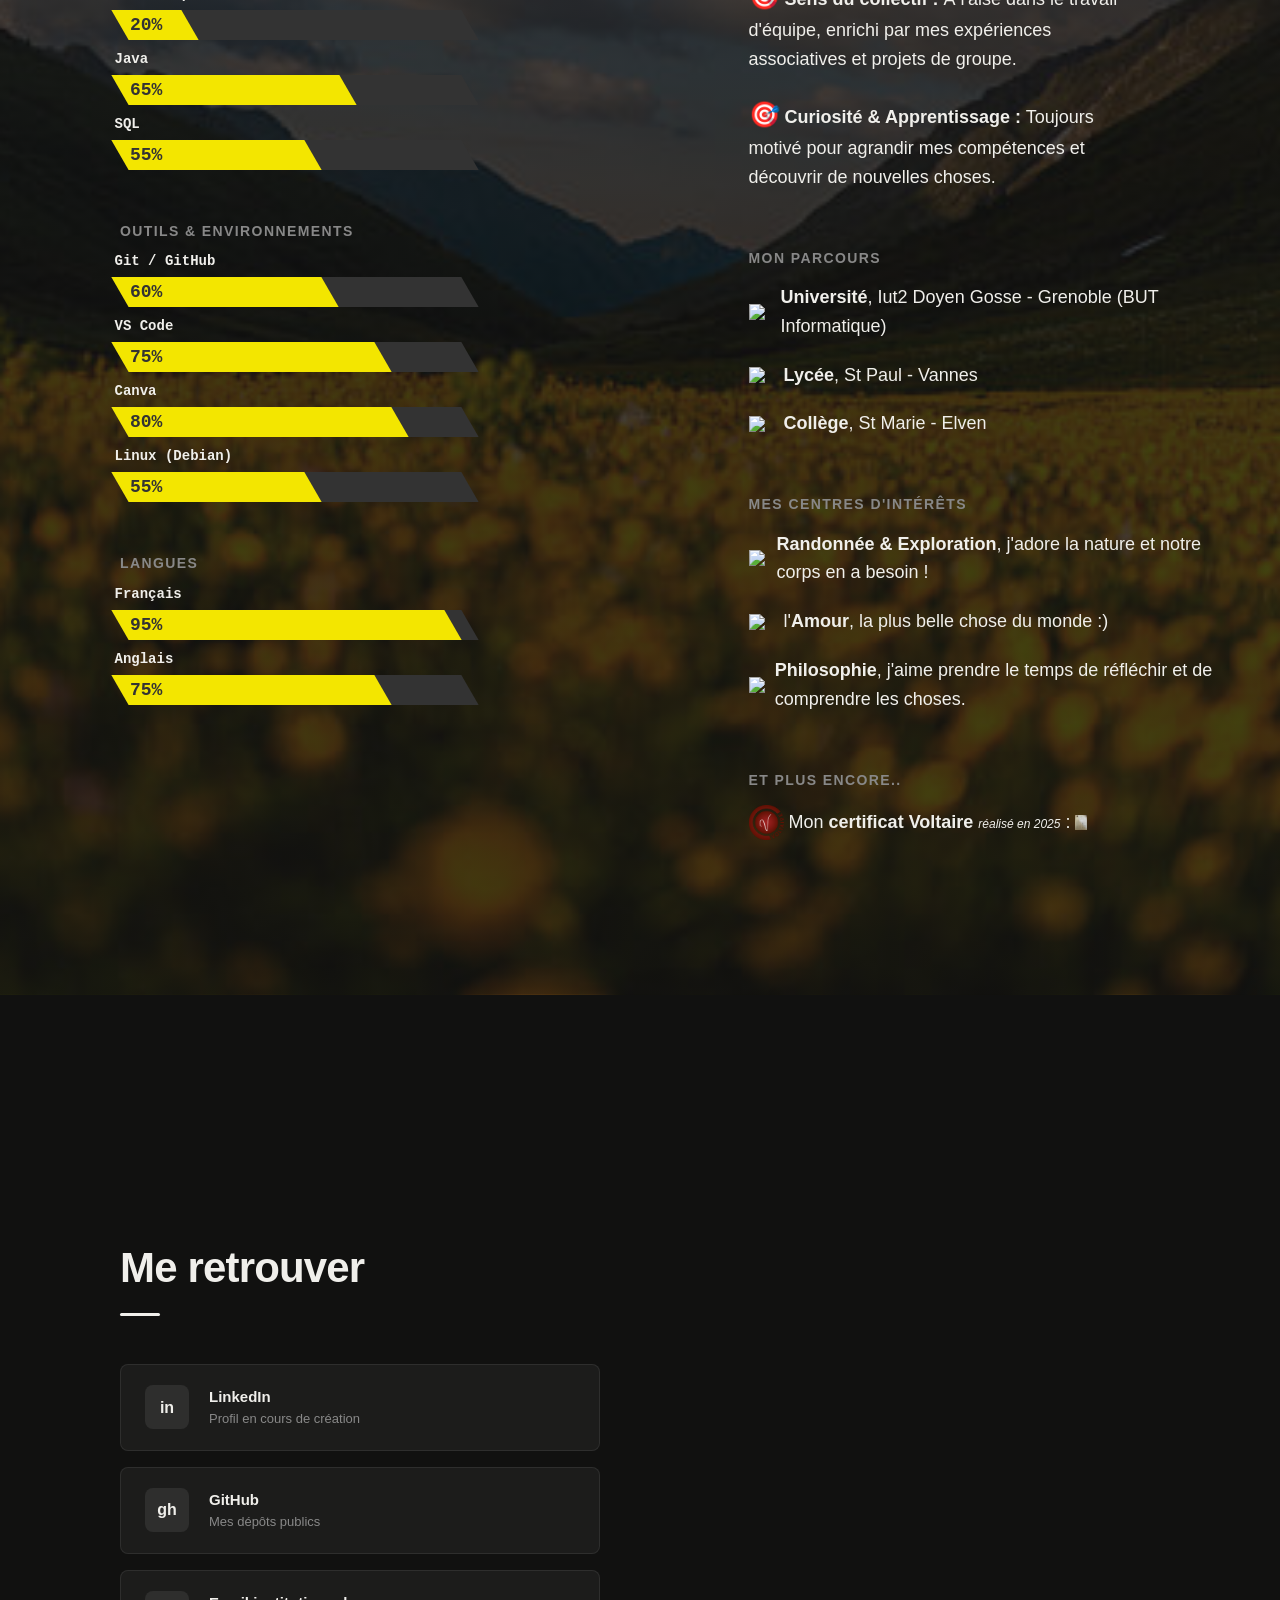
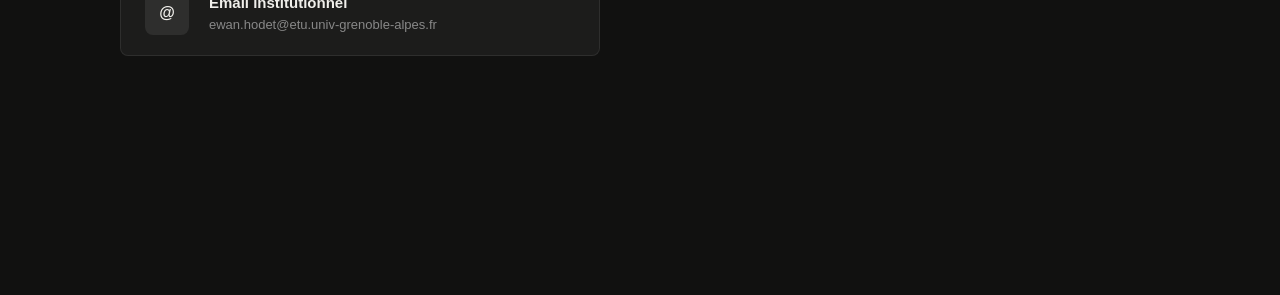
==== commit 9ed32c3e: "Update index.html" ====
--- a/index.html
+++ b/index.html
@@ -361,7 +361,7 @@
  
         <!-- ====== PROJET PERSO 1 : Écriture à plusieurs mains ====== -->
         <article class="carte-projet">
-          <div class="image-projet"><span>Capture du projet</span></div>
+          <img class="cliquable" src="CaptureEnfantsProjetEcriture.jpeg" alt="Capture des du projet"/>
           <div class="infos-projet">
             <h3>Projet d'écriture à plusieurs mains</h3>
             <p>
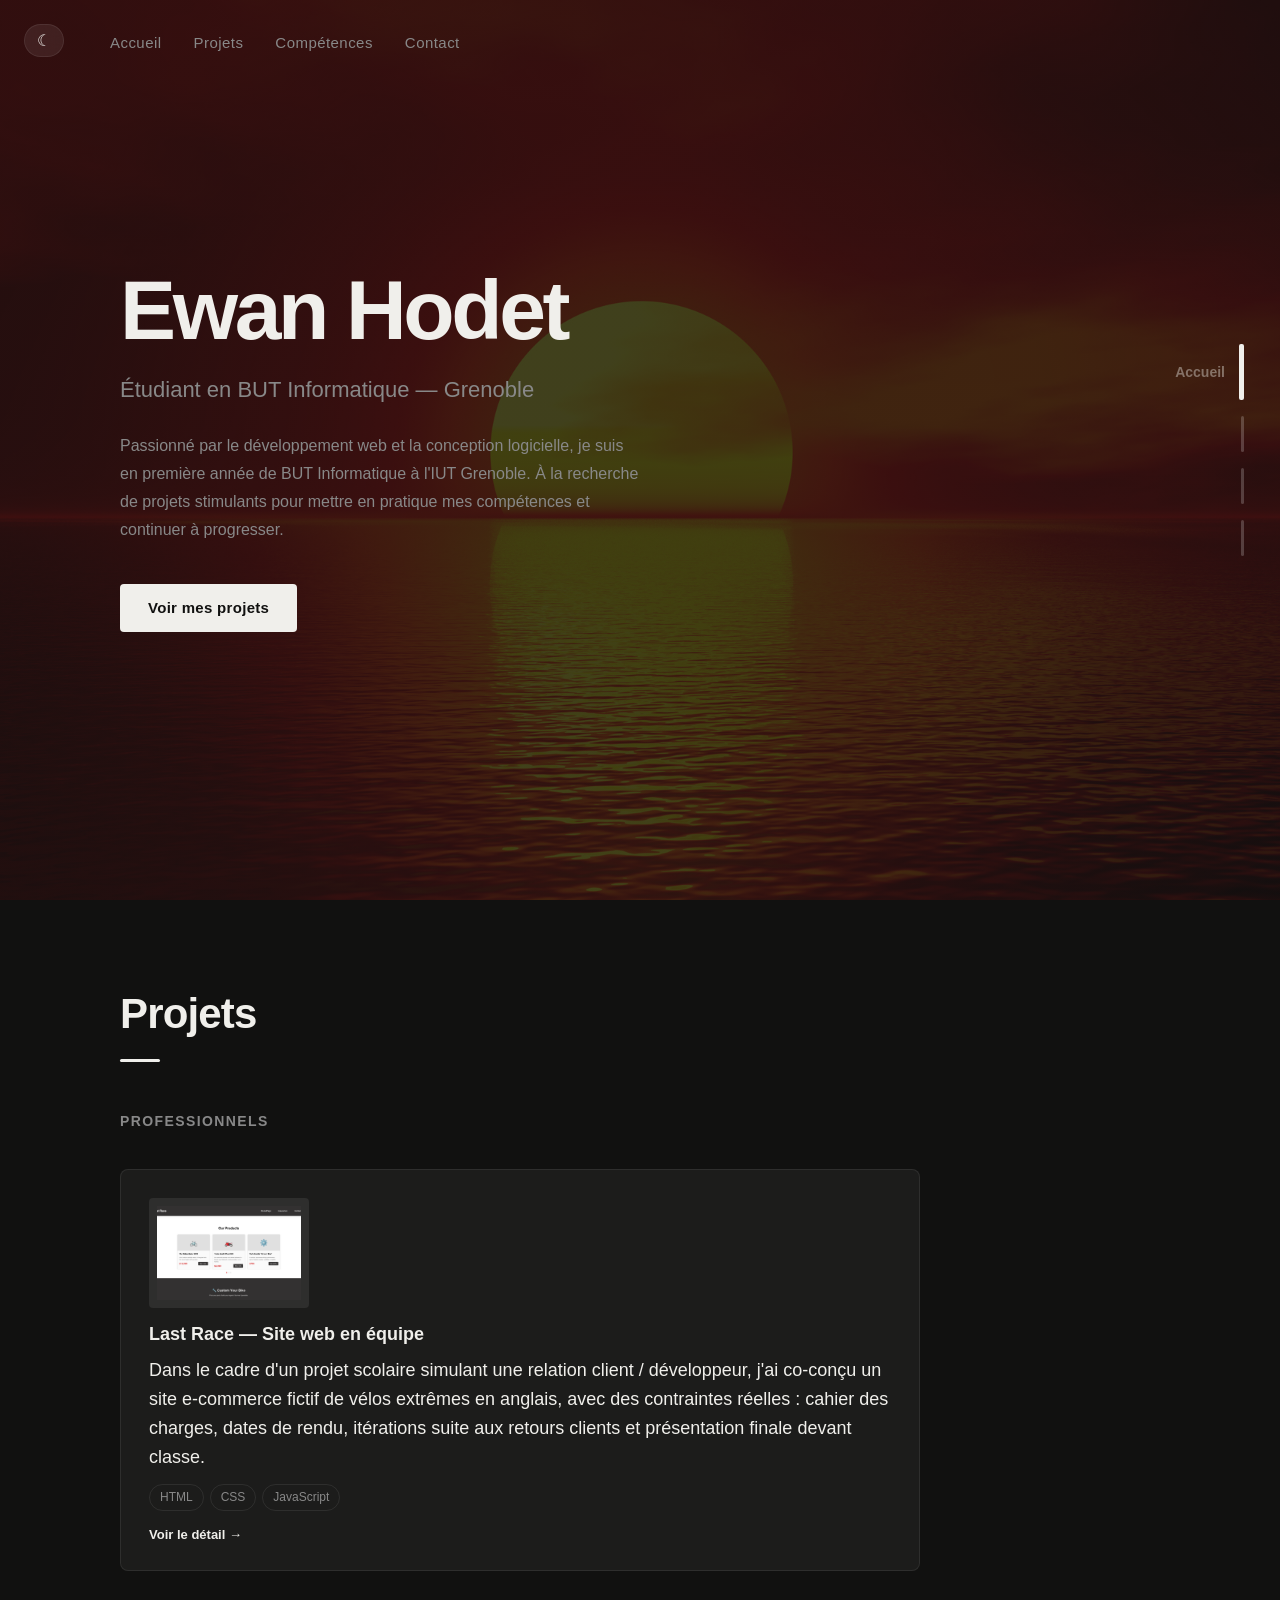
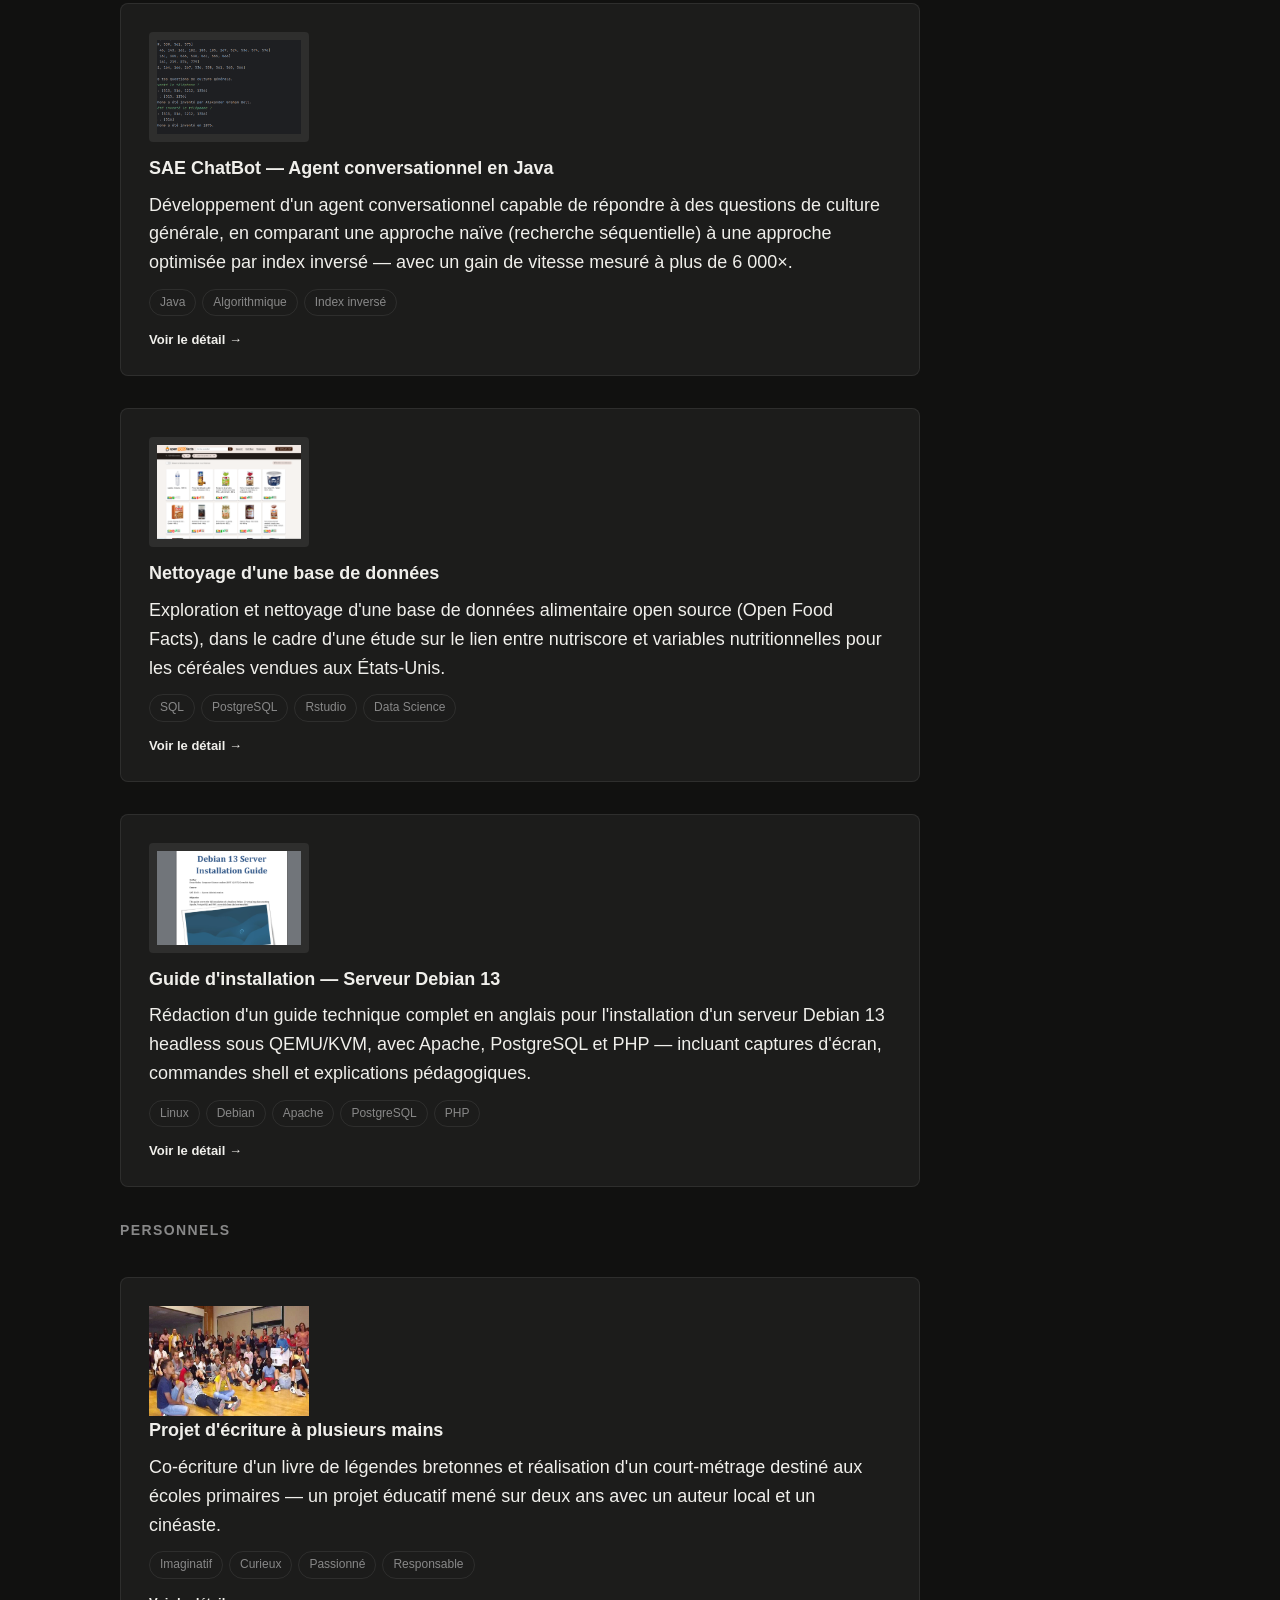
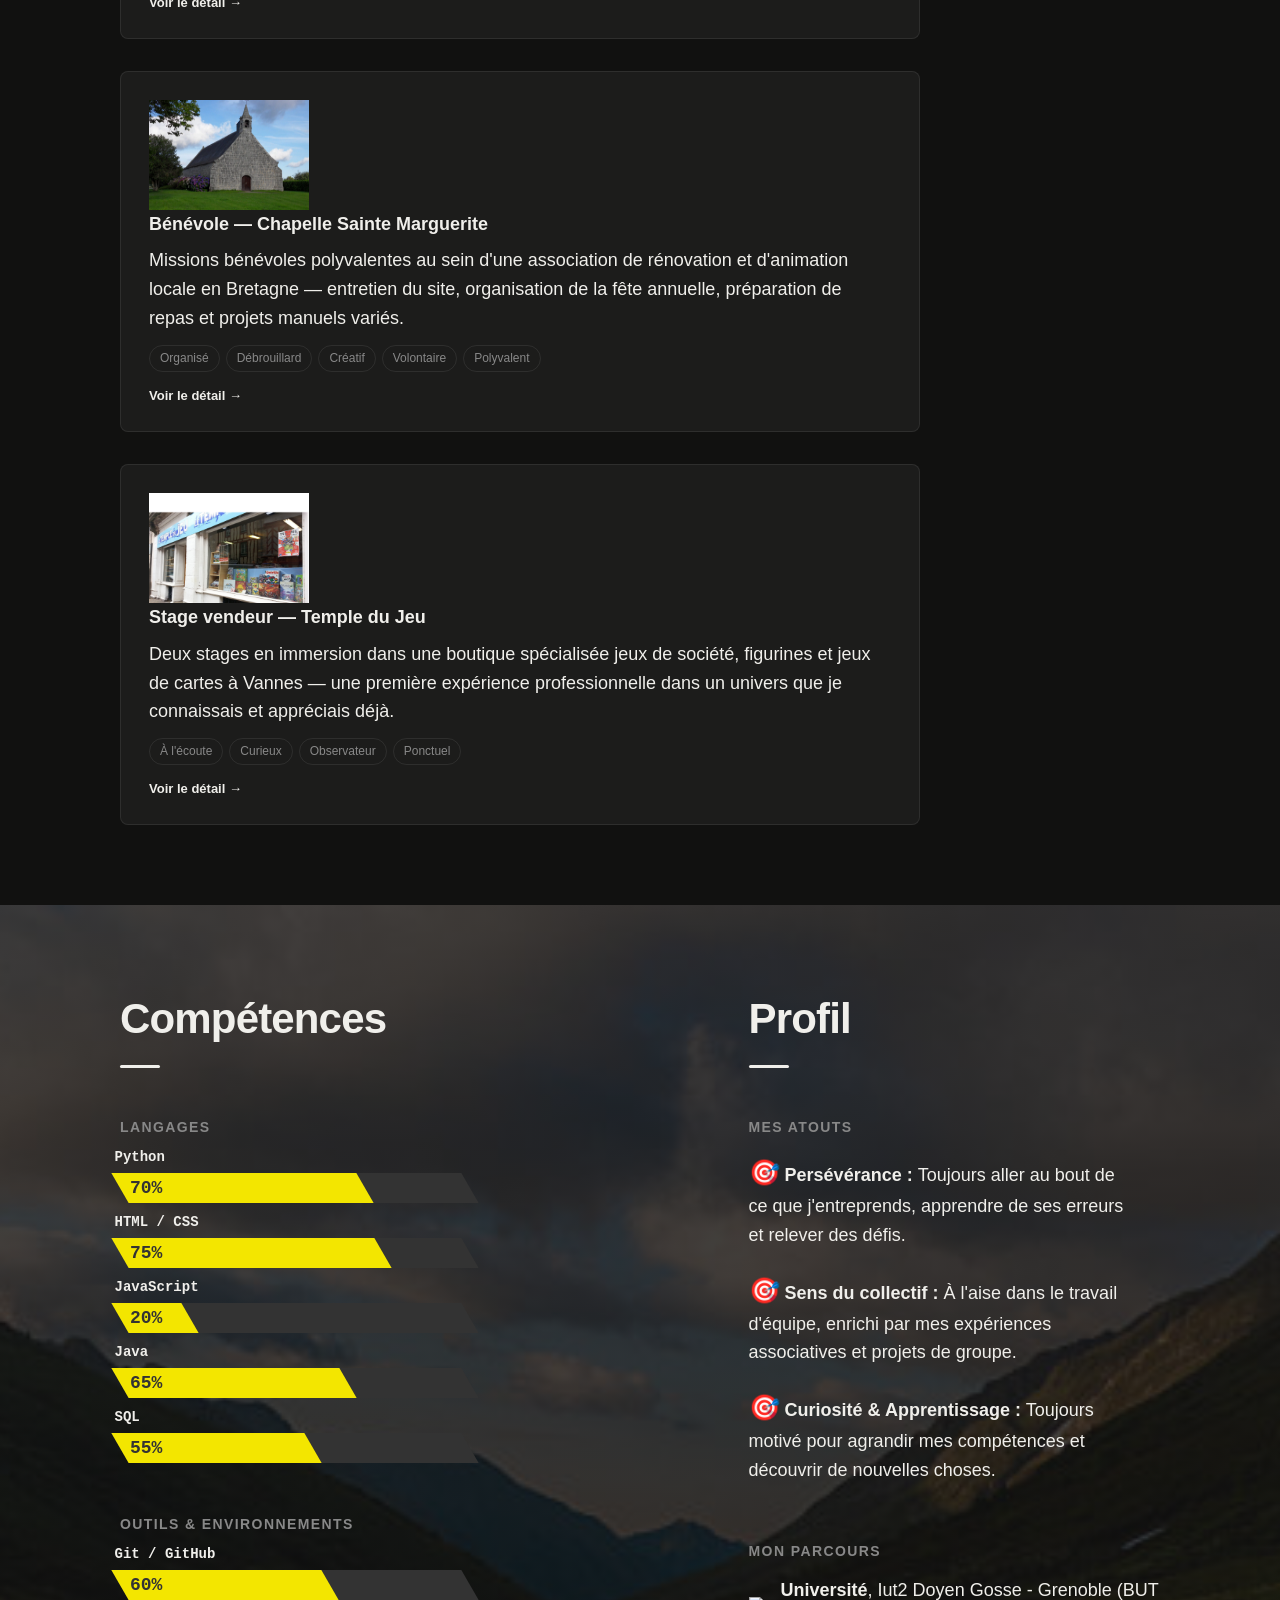
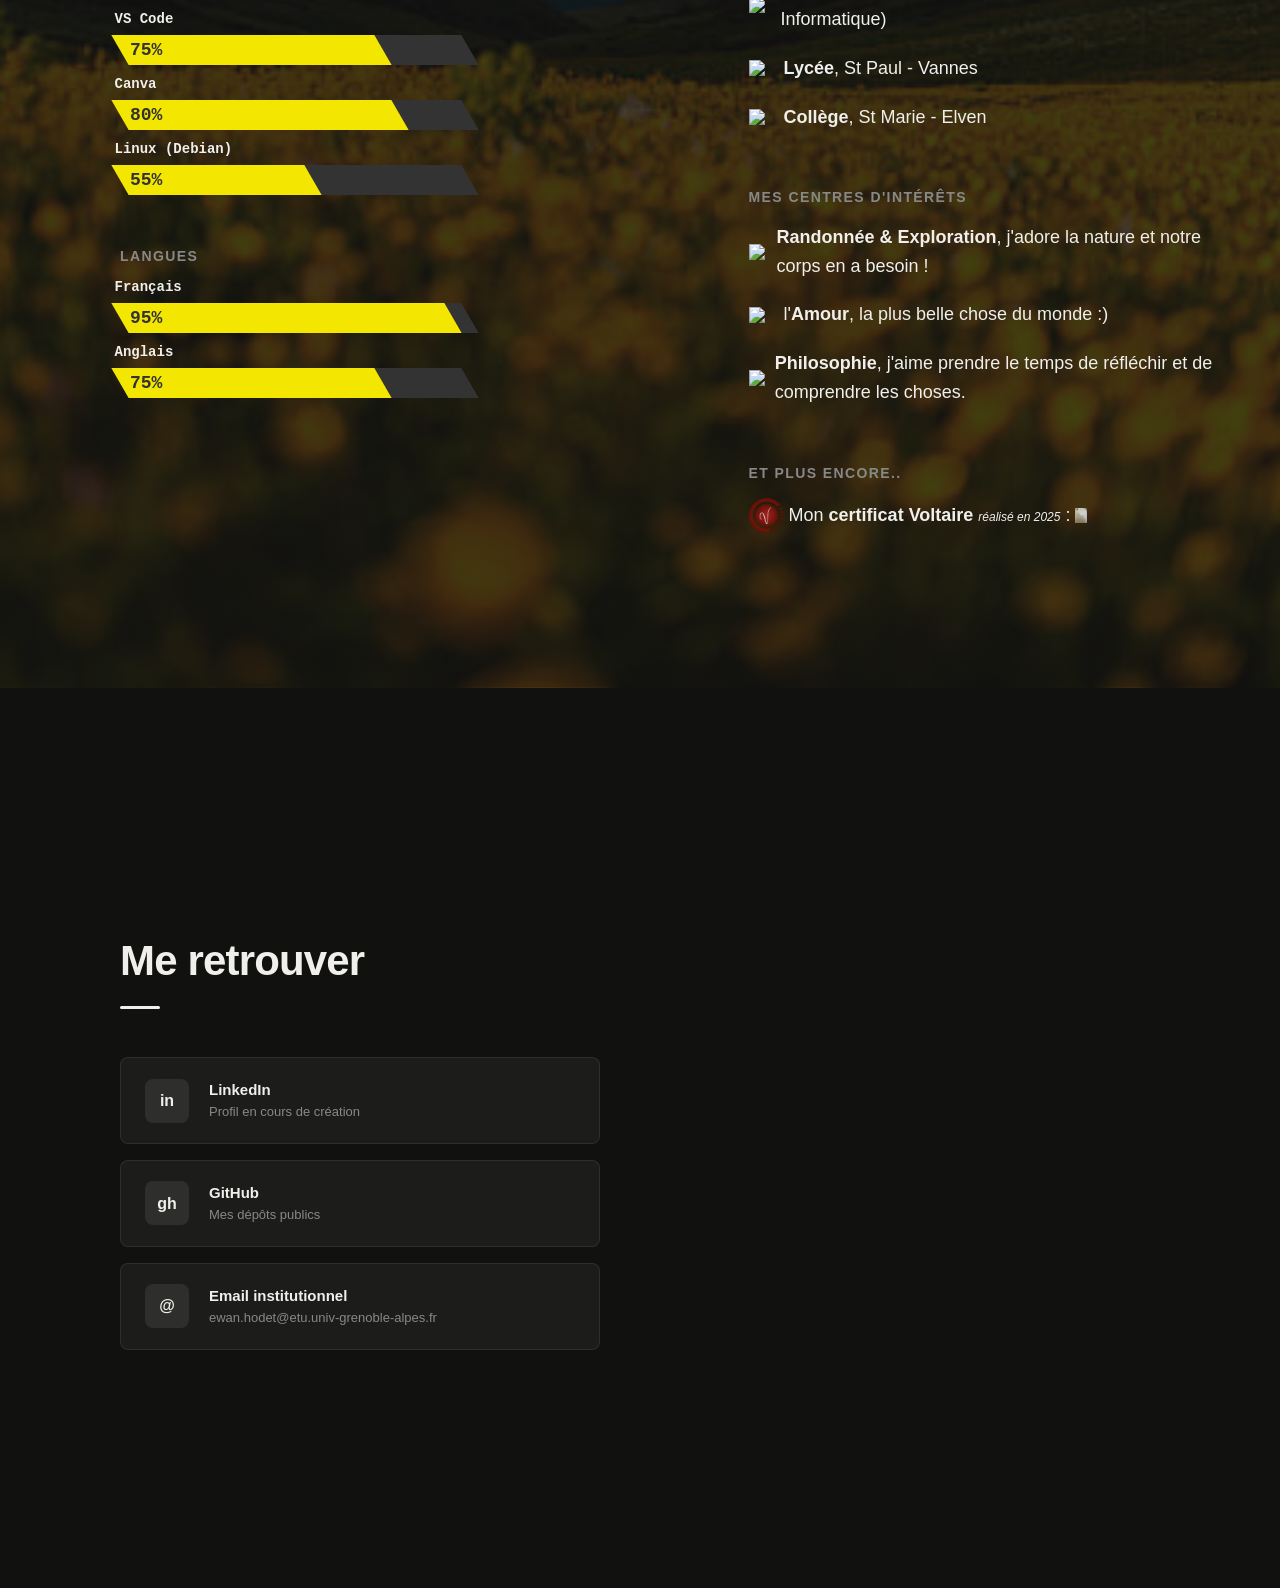
==== commit 01bc75a0: "Update index.html" ====
--- a/index.html
+++ b/index.html
@@ -361,7 +361,7 @@
  
         <!-- ====== PROJET PERSO 1 : Écriture à plusieurs mains ====== -->
         <article class="carte-projet">
-          <img class="cliquable" src="CaptureEnfantsProjetEcriture.jpeg" alt="Capture des du projet"/>
+          <img class="cliquable" src="CaptureEnfantsProjetEcriture.jpeg" alt="Capture des du projet" width="160" height="110"/>
           <div class="infos-projet">
             <h3>Projet d'écriture à plusieurs mains</h3>
             <p>
